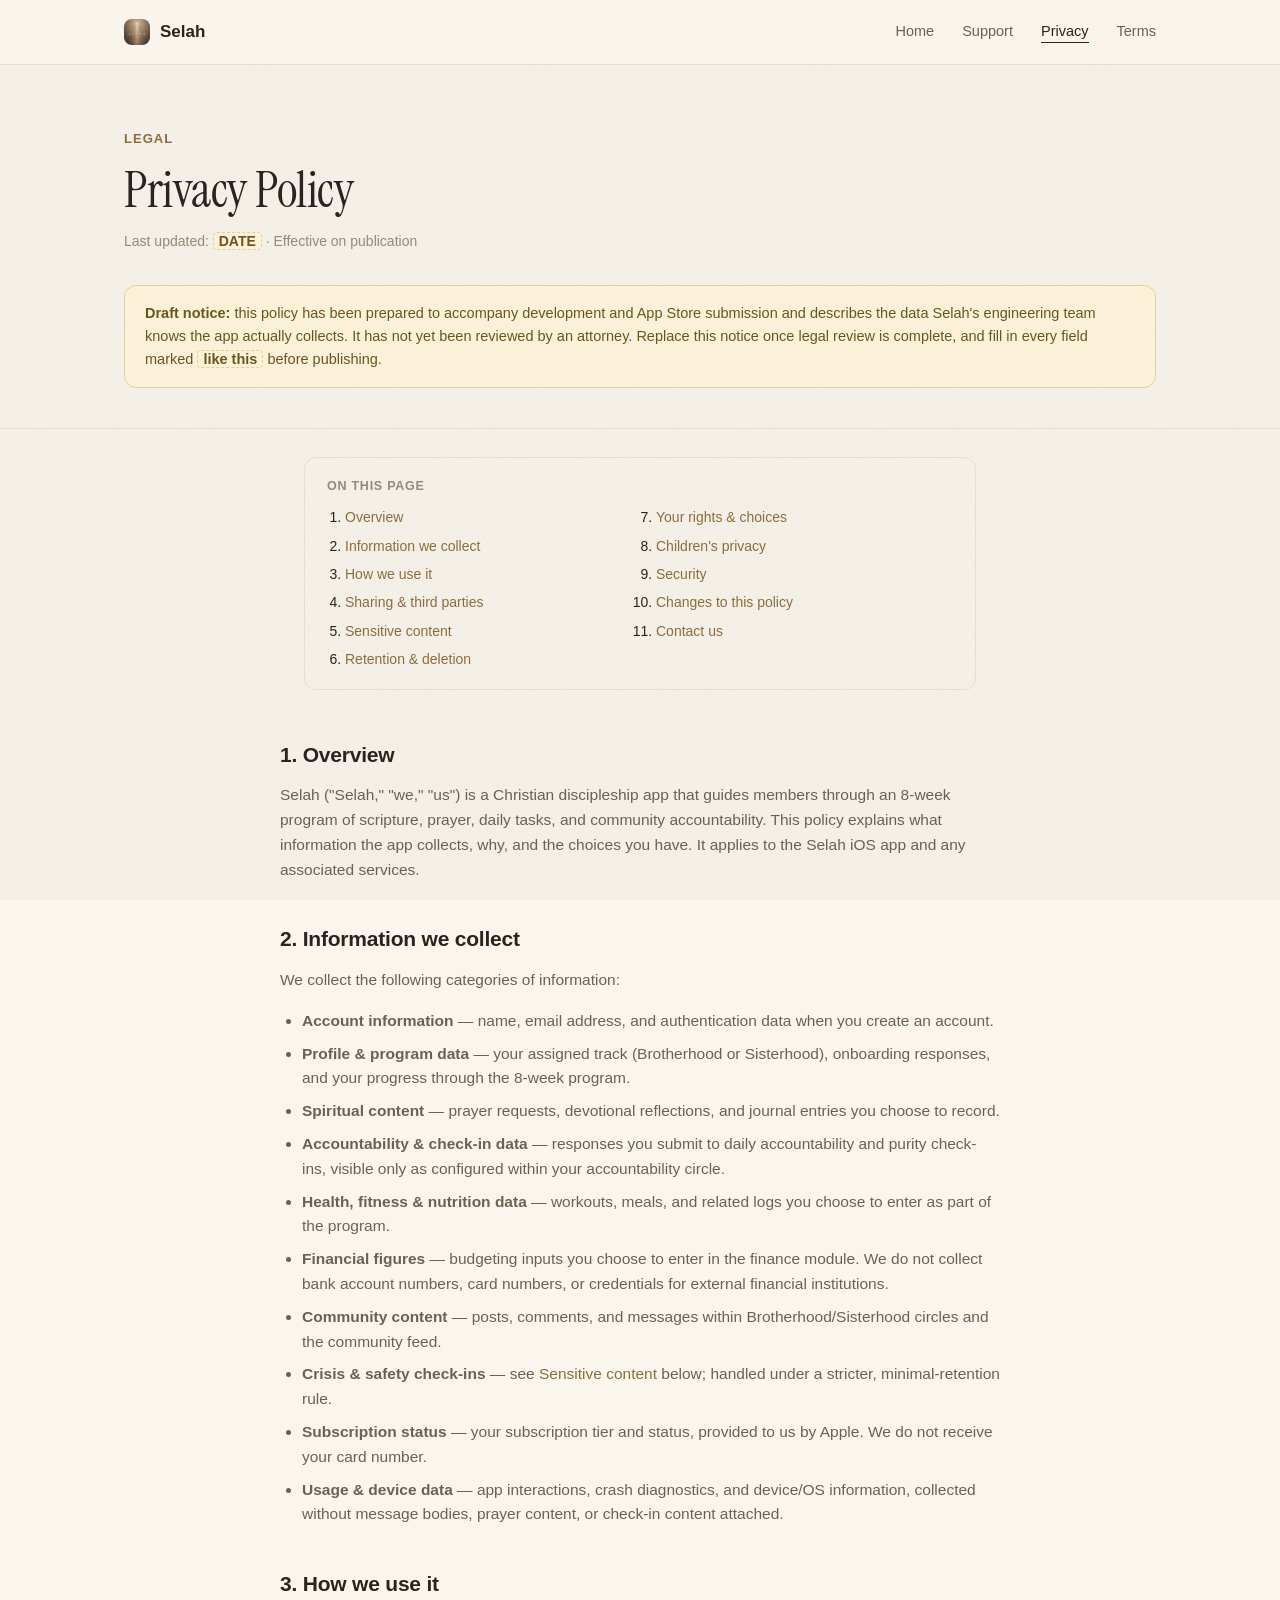
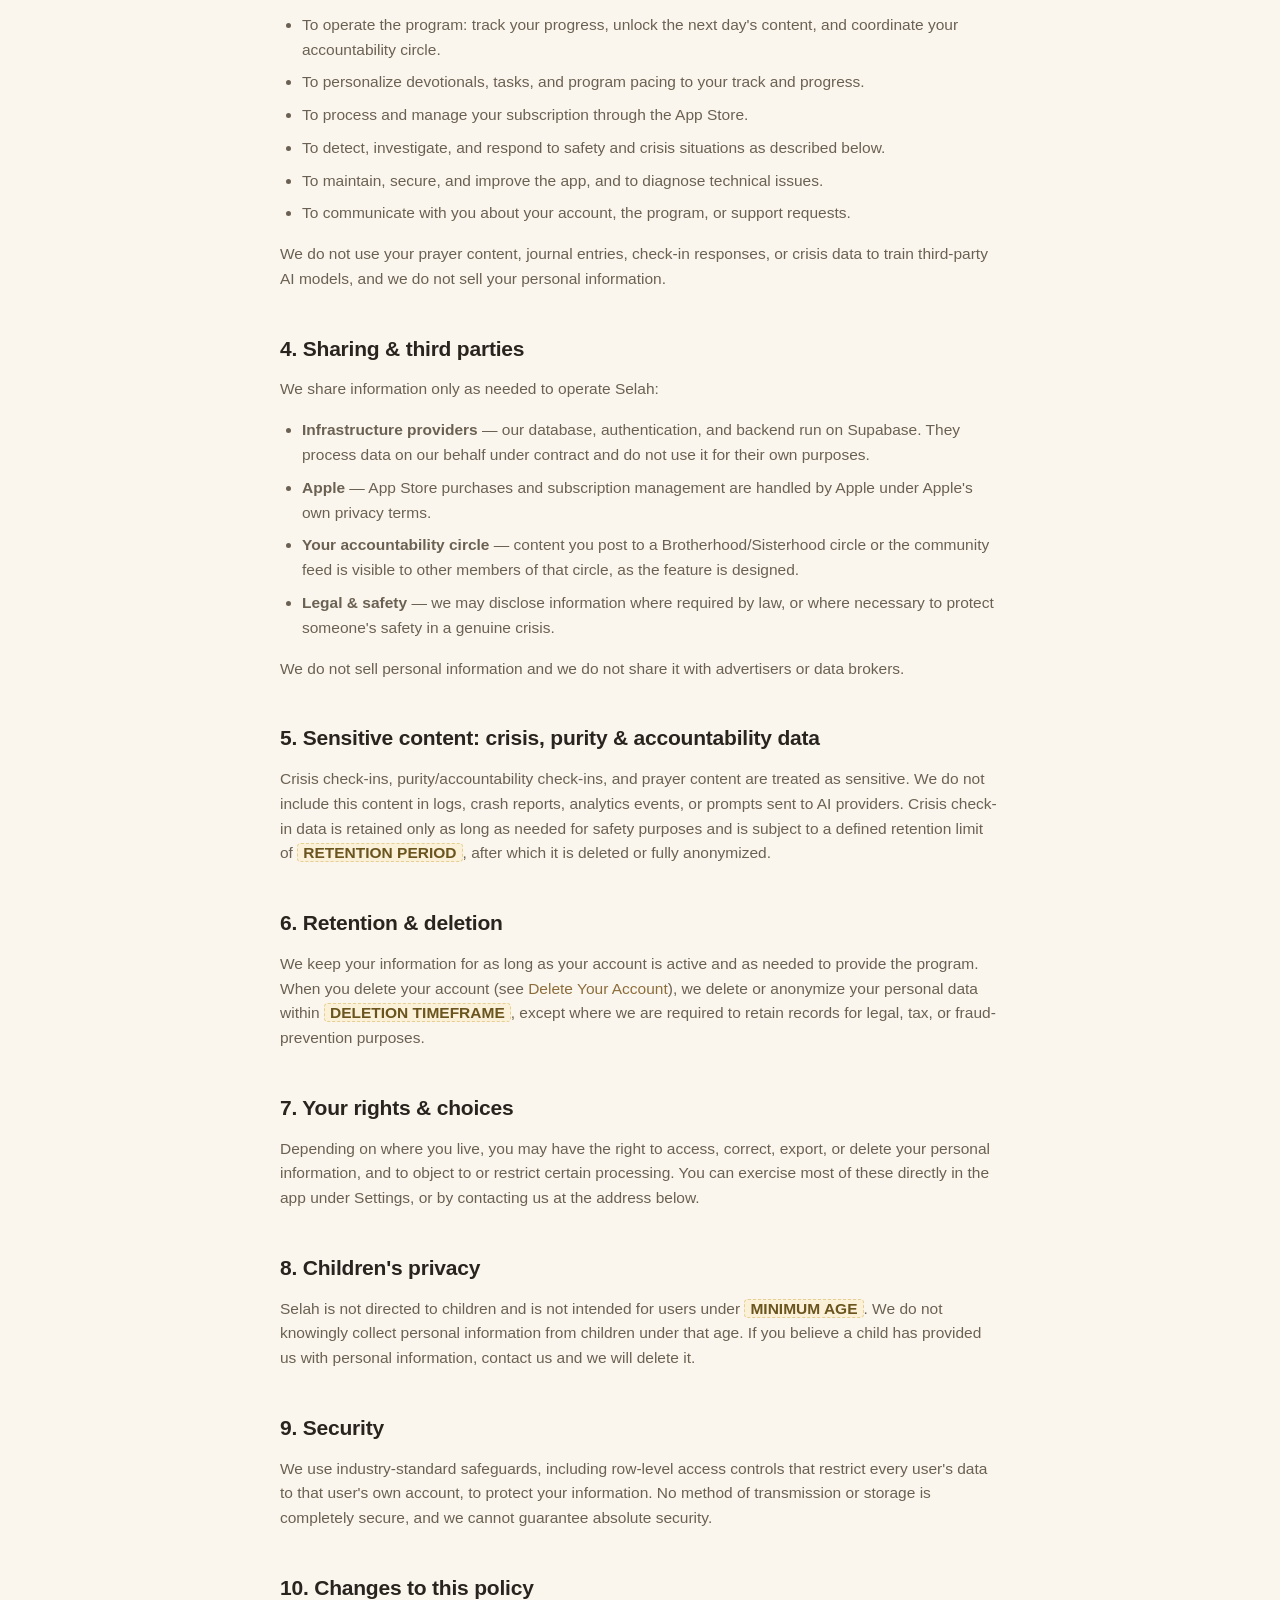
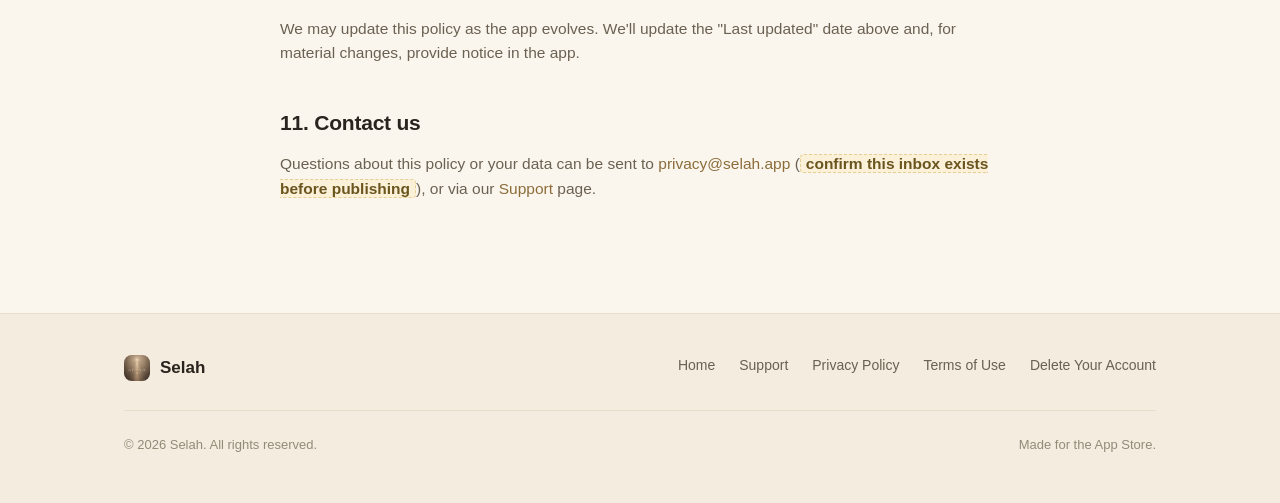
==== privacy.html @ 83e859f2 "feat: launch Selah marketing site with legal pages and app icon Static HTML/CSS site to get Apple's " ====
<!doctype html>
<html lang="en">
<head>
  <meta charset="utf-8">
  <meta name="viewport" content="width=device-width, initial-scale=1">
  <title>Privacy Policy — Selah</title>
  <meta name="description" content="How Selah collects, uses, and protects your information.">
  <link rel="icon" href="assets/selah-mark-64.png" sizes="64x64" type="image/png">
  <link rel="icon" href="assets/selah-mark-32.png" sizes="32x32" type="image/png">
  <link rel="apple-touch-icon" href="assets/selah-mark-180.png">
  <link rel="preconnect" href="https://fonts.googleapis.com">
  <link rel="preconnect" href="https://fonts.gstatic.com" crossorigin>
  <link href="https://fonts.googleapis.com/css2?family=Instrument+Serif:ital@0;1&display=swap" rel="stylesheet">
  <link rel="stylesheet" href="styles.css">
</head>
<body>

  <nav class="site-nav">
    <div class="container">
      <a class="brand" href="index.html">
        <img class="orb-mark" src="assets/selah-mark-64.png" alt="" width="26" height="26">
        Selah
      </a>
      <ul class="nav-links">
        <li><a href="index.html">Home</a></li>
        <li><a href="support.html">Support</a></li>
        <li><a href="privacy.html" aria-current="page">Privacy</a></li>
        <li><a href="terms.html">Terms</a></li>
      </ul>
    </div>
  </nav>

  <header class="doc-header">
    <div class="container">
      <span class="kicker">Legal</span>
      <h1>Privacy Policy</h1>
      <p class="updated">Last updated: <span class="tbd">DATE</span> · Effective on publication</p>
      <div class="doc-notice">
        <strong>Draft notice:</strong> this policy has been prepared to accompany development
        and App Store submission and describes the data Selah's engineering team knows the
        app actually collects. It has not yet been reviewed by an attorney. Replace this
        notice once legal review is complete, and fill in every field marked
        <span class="tbd">like this</span> before publishing.
      </div>
    </div>
  </header>

  <div class="doc-toc">
    <div class="container">
      <nav aria-label="Table of contents">
        <p class="label">On this page</p>
        <ol>
          <li><a href="#overview">Overview</a></li>
          <li><a href="#collect">Information we collect</a></li>
          <li><a href="#use">How we use it</a></li>
          <li><a href="#sharing">Sharing &amp; third parties</a></li>
          <li><a href="#sensitive">Sensitive content</a></li>
          <li><a href="#retention">Retention &amp; deletion</a></li>
          <li><a href="#rights">Your rights &amp; choices</a></li>
          <li><a href="#children">Children's privacy</a></li>
          <li><a href="#security">Security</a></li>
          <li><a href="#changes">Changes to this policy</a></li>
          <li><a href="#contact">Contact us</a></li>
        </ol>
      </nav>
    </div>
  </div>

  <main class="container">
    <div class="doc-body">

      <h2 id="overview">1. Overview</h2>
      <p>
        Selah ("Selah," "we," "us") is a Christian discipleship app that guides members
        through an 8-week program of scripture, prayer, daily tasks, and community
        accountability. This policy explains what information the app collects, why, and
        the choices you have. It applies to the Selah iOS app and any associated services.
      </p>

      <h2 id="collect">2. Information we collect</h2>
      <p>We collect the following categories of information:</p>
      <ul>
        <li><strong>Account information</strong> — name, email address, and authentication data when you create an account.</li>
        <li><strong>Profile &amp; program data</strong> — your assigned track (Brotherhood or Sisterhood), onboarding responses, and your progress through the 8-week program.</li>
        <li><strong>Spiritual content</strong> — prayer requests, devotional reflections, and journal entries you choose to record.</li>
        <li><strong>Accountability &amp; check-in data</strong> — responses you submit to daily accountability and purity check-ins, visible only as configured within your accountability circle.</li>
        <li><strong>Health, fitness &amp; nutrition data</strong> — workouts, meals, and related logs you choose to enter as part of the program.</li>
        <li><strong>Financial figures</strong> — budgeting inputs you choose to enter in the finance module. We do not collect bank account numbers, card numbers, or credentials for external financial institutions.</li>
        <li><strong>Community content</strong> — posts, comments, and messages within Brotherhood/Sisterhood circles and the community feed.</li>
        <li><strong>Crisis &amp; safety check-ins</strong> — see <a href="#sensitive">Sensitive content</a> below; handled under a stricter, minimal-retention rule.</li>
        <li><strong>Subscription status</strong> — your subscription tier and status, provided to us by Apple. We do not receive your card number.</li>
        <li><strong>Usage &amp; device data</strong> — app interactions, crash diagnostics, and device/OS information, collected without message bodies, prayer content, or check-in content attached.</li>
      </ul>

      <h2 id="use">3. How we use it</h2>
      <ul>
        <li>To operate the program: track your progress, unlock the next day's content, and coordinate your accountability circle.</li>
        <li>To personalize devotionals, tasks, and program pacing to your track and progress.</li>
        <li>To process and manage your subscription through the App Store.</li>
        <li>To detect, investigate, and respond to safety and crisis situations as described below.</li>
        <li>To maintain, secure, and improve the app, and to diagnose technical issues.</li>
        <li>To communicate with you about your account, the program, or support requests.</li>
      </ul>
      <p>We do not use your prayer content, journal entries, check-in responses, or crisis
      data to train third-party AI models, and we do not sell your personal information.</p>

      <h2 id="sharing">4. Sharing &amp; third parties</h2>
      <p>We share information only as needed to operate Selah:</p>
      <ul>
        <li><strong>Infrastructure providers</strong> — our database, authentication, and backend run on Supabase. They process data on our behalf under contract and do not use it for their own purposes.</li>
        <li><strong>Apple</strong> — App Store purchases and subscription management are handled by Apple under Apple's own privacy terms.</li>
        <li><strong>Your accountability circle</strong> — content you post to a Brotherhood/Sisterhood circle or the community feed is visible to other members of that circle, as the feature is designed.</li>
        <li><strong>Legal &amp; safety</strong> — we may disclose information where required by law, or where necessary to protect someone's safety in a genuine crisis.</li>
      </ul>
      <p>We do not sell personal information and we do not share it with advertisers or data brokers.</p>

      <h2 id="sensitive">5. Sensitive content: crisis, purity &amp; accountability data</h2>
      <p>
        Crisis check-ins, purity/accountability check-ins, and prayer content are treated as
        sensitive. We do not include this content in logs, crash reports, analytics events,
        or prompts sent to AI providers. Crisis check-in data is retained only as long as
        needed for safety purposes and is subject to a defined retention limit of
        <span class="tbd">RETENTION PERIOD</span>, after which it is deleted or fully anonymized.
      </p>

      <h2 id="retention">6. Retention &amp; deletion</h2>
      <p>
        We keep your information for as long as your account is active and as needed to
        provide the program. When you delete your account (see
        <a href="delete-account.html">Delete Your Account</a>), we delete or anonymize your
        personal data within <span class="tbd">DELETION TIMEFRAME</span>, except where we
        are required to retain records for legal, tax, or fraud-prevention purposes.
      </p>

      <h2 id="rights">7. Your rights &amp; choices</h2>
      <p>Depending on where you live, you may have the right to access, correct, export, or
      delete your personal information, and to object to or restrict certain processing. You
      can exercise most of these directly in the app under Settings, or by contacting us at
      the address below.</p>

      <h2 id="children">8. Children's privacy</h2>
      <p>
        Selah is not directed to children and is not intended for users under
        <span class="tbd">MINIMUM AGE</span>. We do not knowingly collect personal
        information from children under that age. If you believe a child has provided us
        with personal information, contact us and we will delete it.
      </p>

      <h2 id="security">9. Security</h2>
      <p>
        We use industry-standard safeguards, including row-level access controls that
        restrict every user's data to that user's own account, to protect your information.
        No method of transmission or storage is completely secure, and we cannot guarantee
        absolute security.
      </p>

      <h2 id="changes">10. Changes to this policy</h2>
      <p>
        We may update this policy as the app evolves. We'll update the "Last updated" date
        above and, for material changes, provide notice in the app.
      </p>

      <h2 id="contact">11. Contact us</h2>
      <p>
        Questions about this policy or your data can be sent to
        <a href="mailto:privacy@selah.app">privacy@selah.app</a>
        (<span class="tbd">confirm this inbox exists before publishing</span>), or via our
        <a href="support.html">Support</a> page.
      </p>

    </div>
  </main>

  <footer class="site-footer">
    <div class="container">
      <div class="footer-grid">
        <a class="brand" href="index.html">
          <img class="orb-mark" src="assets/selah-mark-64.png" alt="" width="26" height="26">
          Selah
        </a>
        <ul class="footer-links">
          <li><a href="index.html">Home</a></li>
          <li><a href="support.html">Support</a></li>
          <li><a href="privacy.html">Privacy Policy</a></li>
          <li><a href="terms.html">Terms of Use</a></li>
          <li><a href="delete-account.html">Delete Your Account</a></li>
        </ul>
      </div>
      <div class="footer-fine">
        <span>&copy; 2026 Selah. All rights reserved.</span>
        <span>Made for the App Store.</span>
      </div>
    </div>
  </footer>

  <script src="motion.js" defer></script>
</body>
</html>
---- styles.css ----
/* Selah marketing site — shared styles
   Palette: creme / white paper, warm ink text, quiet gold accent. Light-only by design.
   Display type: Instrument Serif (headlines only). Body/UI stays system sans throughout. */

:root {
  color-scheme: light;

  --bg: #faf6ee;
  --bg-soft: #f3ecdf;
  --surface: #ffffff;
  --surface-border: #e7ddc9;

  --ink: #29241e;
  --ink-soft: #6b6152;
  --ink-faint: #948a78;

  --gold: #b6924f;
  --gold-deep: #8c6d3a;
  --gold-tint: #f1e6cd;

  --notice-bg: #fbf1d9;
  --notice-border: #e6cf94;
  --notice-text: #6b551f;

  --serif: "Instrument Serif", "Iowan Old Style", "Palatino Linotype", Georgia, serif;
  --sans: -apple-system, BlinkMacSystemFont, "SF Pro Text", "Helvetica Neue", Arial, sans-serif;

  --radius-lg: 18px;
  --radius-md: 12px;
  --radius-sm: 8px;
  --radius-btn: 10px;

  --container: 1080px;
}

* {
  box-sizing: border-box;
}

html {
  -webkit-text-size-adjust: 100%;
}

body {
  margin: 0;
  background-color: var(--bg);
  background-image: url("data:image/svg+xml,%3Csvg xmlns='http://www.w3.org/2000/svg' width='140' height='140'%3E%3Cfilter id='n'%3E%3CfeTurbulence type='fractalNoise' baseFrequency='0.85' numOctaves='2' stitchTiles='stitch'/%3E%3CfeColorMatrix type='matrix' values='0 0 0 0 0 0 0 0 0 0 0 0 0 0 0 0 0 0 0.05 0'/%3E%3C/filter%3E%3Crect width='100%25' height='100%25' filter='url(%23n)'/%3E%3C/svg%3E");
  background-blend-mode: multiply;
  background-attachment: fixed;
  color: var(--ink);
  font-family: var(--sans);
  font-size: 16px;
  line-height: 1.6;
  -webkit-font-smoothing: antialiased;
}

img {
  max-width: 100%;
}

a {
  color: var(--gold-deep);
  text-decoration: none;
}

a:hover {
  text-decoration: underline;
}

.container {
  max-width: var(--container);
  margin: 0 auto;
  padding: 0 24px;
}

/* ---------- Nav ---------- */

.site-nav {
  position: sticky;
  top: 0;
  z-index: 20;
  background: rgba(250, 246, 238, 0.82);
  backdrop-filter: saturate(180%) blur(14px);
  -webkit-backdrop-filter: saturate(180%) blur(14px);
  border-bottom: 1px solid var(--surface-border);
}

.site-nav .container {
  display: flex;
  align-items: center;
  justify-content: space-between;
  flex-wrap: wrap;
  gap: 8px 20px;
  min-height: 64px;
  padding-top: 10px;
  padding-bottom: 10px;
}

.brand {
  display: flex;
  align-items: center;
  gap: 10px;
  font-weight: 600;
  font-size: 17px;
  color: var(--ink);
}

.brand:hover {
  text-decoration: none;
}

.orb-mark {
  width: 26px;
  height: 26px;
  border-radius: 30%;
  flex: none;
  display: block;
  object-fit: cover;
}

.nav-links {
  display: flex;
  align-items: center;
  gap: 28px;
  list-style: none;
  margin: 0;
  padding: 0;
  font-size: 14.5px;
}

.nav-links a {
  color: var(--ink-soft);
  position: relative;
}

.nav-links a::after {
  content: "";
  position: absolute;
  left: 0;
  right: 100%;
  bottom: -4px;
  height: 1px;
  background: var(--ink);
  transition: right 0.2s ease;
}

.nav-links a:hover,
.nav-links a[aria-current="page"] {
  color: var(--ink);
  text-decoration: none;
}

.nav-links a:hover::after,
.nav-links a[aria-current="page"]::after {
  right: 0;
}

@media (max-width: 480px) {
  .nav-links {
    gap: 16px;
    font-size: 13.5px;
    width: 100%;
    justify-content: flex-start;
  }
}

/* ---------- Hero ---------- */

.hero {
  position: relative;
  padding: 108px 0 80px;
  text-align: center;
  overflow: hidden;
}

.hero::before {
  content: "";
  position: absolute;
  top: -260px;
  left: 50%;
  transform: translateX(-50%);
  width: 760px;
  height: 760px;
  border-radius: 50%;
  background: radial-gradient(circle, rgba(182, 146, 79, 0.18) 0%, rgba(182, 146, 79, 0) 68%);
  pointer-events: none;
  z-index: 0;
}

.hero .container {
  position: relative;
  z-index: 1;
}

.hero-mark {
  width: 64px;
  height: 64px;
  border-radius: 30%;
  display: block;
  margin: 0 auto 28px;
  box-shadow: 0 10px 26px -12px rgba(87, 66, 34, 0.45);
}

.status-line {
  display: inline-flex;
  align-items: center;
  gap: 9px;
  font-size: 13px;
  font-weight: 600;
  letter-spacing: 0.06em;
  text-transform: uppercase;
  color: var(--gold-deep);
  margin: 0 0 28px;
}

.status-dot {
  width: 6px;
  height: 6px;
  border-radius: 50%;
  background: var(--gold);
  box-shadow: 0 0 0 3px var(--gold-tint);
}

h1 {
  font-family: var(--serif);
  font-weight: 400;
  font-size: clamp(44px, 7vw, 72px);
  line-height: 1.05;
  letter-spacing: -0.01em;
  margin: 0 0 22px;
}

h1 em {
  font-style: italic;
  color: var(--gold-deep);
}

.hero p.lede {
  max-width: 520px;
  margin: 0 auto;
  font-size: 18.5px;
  color: var(--ink-soft);
}

.hero-actions {
  margin-top: 38px;
  display: flex;
  gap: 22px;
  justify-content: center;
  align-items: center;
  flex-wrap: wrap;
}

.btn {
  display: inline-flex;
  align-items: center;
  gap: 8px;
  padding: 14px 26px;
  border-radius: var(--radius-btn);
  font-size: 15px;
  font-weight: 600;
  border: 1px solid transparent;
  cursor: pointer;
  transition: transform 0.2s ease, background 0.2s ease, box-shadow 0.2s ease;
}

.btn:hover {
  text-decoration: none;
  transform: translateY(-1px);
}

.btn-primary {
  background: var(--ink);
  color: #fdfaf3;
  box-shadow: 0 1px 2px rgba(41, 36, 30, 0.15);
}

.btn-primary:hover {
  background: #423b30;
  box-shadow: 0 6px 18px -6px rgba(41, 36, 30, 0.4);
}

.link-arrow {
  display: inline-flex;
  align-items: center;
  gap: 6px;
  font-weight: 600;
  font-size: 15px;
  color: var(--ink);
  padding: 14px 2px;
}

.link-arrow span {
  display: inline-block;
  transition: transform 0.25s ease;
}

.link-arrow:hover {
  color: var(--gold-deep);
  text-decoration: none;
}

.link-arrow:hover span {
  transform: translateX(4px);
}

/* ---------- Sections ---------- */

section {
  padding: 64px 0;
}

.section-head {
  max-width: 620px;
  margin: 0 auto 48px;
  text-align: center;
}

.section-head .kicker {
  display: block;
  font-size: 13px;
  font-weight: 700;
  letter-spacing: 0.08em;
  text-transform: uppercase;
  color: var(--gold-deep);
  margin-bottom: 12px;
}

.section-head h2 {
  font-family: var(--serif);
  font-weight: 400;
  font-size: clamp(30px, 4.4vw, 42px);
  letter-spacing: -0.005em;
  margin: 0 0 14px;
  line-height: 1.15;
}

.section-head p {
  color: var(--ink-soft);
  font-size: 17px;
  margin: 0;
}

/* ---------- Feature list (editorial, replaces card grid) ---------- */

.feature-list {
  list-style: none;
  margin: 0 auto;
  padding: 0;
  max-width: 760px;
  border-top: 1px solid var(--surface-border);
}

.feature-list li {
  display: flex;
  align-items: flex-start;
  gap: 22px;
  padding: 30px 0;
  border-bottom: 1px solid var(--surface-border);
}

.feature-num {
  flex: none;
  width: 30px;
  padding-top: 6px;
  font-family: var(--serif);
  font-size: 20px;
  color: var(--ink-faint);
}

.feature-icon {
  flex: none;
  width: 42px;
  height: 42px;
  border-radius: 50%;
  background: var(--gold-tint);
  color: var(--gold-deep);
  display: flex;
  align-items: center;
  justify-content: center;
  transition: background 0.25s ease, color 0.25s ease;
}

.feature-icon svg {
  width: 19px;
  height: 19px;
}

.feature-list li:hover .feature-icon {
  background: var(--gold);
  color: #fff;
}

.feature-copy h3 {
  margin: 2px 0 6px;
  font-size: 16.5px;
  font-weight: 600;
  letter-spacing: -0.005em;
}

.feature-copy p {
  margin: 0;
  color: var(--ink-soft);
  font-size: 14.5px;
  max-width: 480px;
}

.band {
  background: var(--surface);
  border-top: 1px solid var(--surface-border);
  border-bottom: 1px solid var(--surface-border);
}

.two-col {
  display: grid;
  grid-template-columns: 1fr 1fr;
  gap: 56px;
  align-items: center;
}

.two-col .eyebrow-label {
  display: block;
  font-size: 13px;
  font-weight: 700;
  letter-spacing: 0.08em;
  text-transform: uppercase;
  color: var(--gold-deep);
  margin-bottom: 16px;
}

.two-col h2 {
  font-family: var(--serif);
  font-weight: 400;
  font-size: clamp(28px, 3.6vw, 38px);
  letter-spacing: -0.005em;
  line-height: 1.15;
  margin: 0 0 16px;
}

.two-col p {
  color: var(--ink-soft);
  font-size: 16px;
}

.pillar-list {
  list-style: none;
  margin: 0;
  padding: 0;
  display: grid;
  gap: 0;
}

.pillar-list li {
  display: flex;
  gap: 18px;
  align-items: flex-start;
  padding: 18px 0;
  border-top: 1px solid var(--surface-border);
}

.pillar-list li:first-child {
  border-top: none;
  padding-top: 0;
}

.pillar-index {
  flex: none;
  width: 26px;
  padding-top: 1px;
  font-family: var(--serif);
  font-size: 17px;
  color: var(--ink-faint);
}

.pillar-list strong {
  display: block;
  font-size: 15.5px;
  margin-bottom: 3px;
}

.pillar-list span.desc {
  color: var(--ink-soft);
  font-size: 14.5px;
}

/* ---------- CTA ---------- */

.cta {
  position: relative;
  text-align: center;
  padding: 88px 0;
  overflow: hidden;
}

.cta::before {
  content: "";
  position: absolute;
  bottom: -300px;
  left: 50%;
  transform: translateX(-50%);
  width: 700px;
  height: 700px;
  border-radius: 50%;
  background: radial-gradient(circle, rgba(182, 146, 79, 0.14) 0%, rgba(182, 146, 79, 0) 68%);
  pointer-events: none;
}

.cta .container {
  position: relative;
}

.cta h2 {
  font-family: var(--serif);
  font-weight: 400;
  font-size: clamp(30px, 4.4vw, 40px);
  margin: 0 0 14px;
  letter-spacing: -0.005em;
}

.cta p {
  color: var(--ink-soft);
  margin: 0 0 30px;
}

/* ---------- Footer ---------- */

.site-footer {
  border-top: 1px solid var(--surface-border);
  padding: 40px 0 48px;
  background: var(--bg-soft);
}

.footer-grid {
  display: flex;
  justify-content: space-between;
  align-items: flex-start;
  flex-wrap: wrap;
  gap: 24px;
}

.footer-links {
  display: flex;
  gap: 24px;
  flex-wrap: wrap;
  list-style: none;
  margin: 0;
  padding: 0;
  font-size: 14px;
}

.footer-links a {
  color: var(--ink-soft);
}

.footer-fine {
  margin-top: 28px;
  padding-top: 24px;
  border-top: 1px solid var(--surface-border);
  font-size: 13px;
  color: var(--ink-faint);
  display: flex;
  justify-content: space-between;
  flex-wrap: wrap;
  gap: 10px;
}

/* ---------- Legal / doc pages ---------- */

.doc-header {
  padding: 64px 0 32px;
  border-bottom: 1px solid var(--surface-border);
}

.doc-header .kicker {
  display: block;
  font-size: 13px;
  font-weight: 700;
  letter-spacing: 0.08em;
  text-transform: uppercase;
  color: var(--gold-deep);
  margin-bottom: 14px;
}

.doc-header h1 {
  font-size: clamp(34px, 5.4vw, 50px);
  margin: 0 0 14px;
}

.doc-header .updated {
  color: var(--ink-faint);
  font-size: 14px;
}

.doc-notice {
  margin: 32px 0 8px;
  padding: 16px 20px;
  border-radius: var(--radius-md);
  background: var(--notice-bg);
  border: 1px solid var(--notice-border);
  color: var(--notice-text);
  font-size: 14.5px;
}

.doc-notice strong {
  color: var(--notice-text);
}

.doc-body {
  max-width: 720px;
  margin: 0 auto;
  padding: 48px 0 96px;
}

.doc-body h2 {
  font-size: 21px;
  margin: 40px 0 12px;
  letter-spacing: -0.01em;
}

.doc-body h2:first-child {
  margin-top: 0;
}

.doc-body p {
  color: var(--ink-soft);
  margin: 0 0 16px;
  font-size: 15.5px;
}

.doc-body ul,
.doc-body ol {
  color: var(--ink-soft);
  font-size: 15.5px;
  padding-left: 22px;
  margin: 0 0 16px;
}

.doc-body li {
  margin-bottom: 8px;
}

.doc-body a {
  color: var(--gold-deep);
}

.doc-toc {
  max-width: 720px;
  margin: 0 auto;
  padding-top: 28px;
}

.doc-toc nav {
  border: 1px solid var(--surface-border);
  border-radius: var(--radius-md);
  padding: 18px 22px;
}

.doc-toc p.label {
  margin: 0 0 10px;
  font-size: 12.5px;
  font-weight: 700;
  letter-spacing: 0.06em;
  text-transform: uppercase;
  color: var(--ink-faint);
}

.doc-toc ol {
  margin: 0;
  padding-left: 18px;
  columns: 2;
  font-size: 14px;
}

.doc-toc li {
  margin-bottom: 6px;
  break-inside: avoid;
}

.steps {
  display: grid;
  gap: 0;
  margin: 0 0 16px;
  border-top: 1px solid var(--surface-border);
}

.step {
  display: flex;
  gap: 16px;
  padding: 20px 0;
  border-bottom: 1px solid var(--surface-border);
}

.step .num {
  flex: none;
  width: 26px;
  height: 26px;
  border-radius: 50%;
  background: var(--gold-tint);
  color: var(--gold-deep);
  font-weight: 700;
  font-size: 13px;
  display: flex;
  align-items: center;
  justify-content: center;
}

.step p {
  margin: 0;
  font-size: 15px;
  color: var(--ink);
}

.step p.sub {
  margin-top: 4px;
  color: var(--ink-soft);
  font-size: 14px;
}

.contact-card {
  border: 1px solid var(--surface-border);
  border-radius: var(--radius-md);
  padding: 22px 24px;
  margin-bottom: 14px;
}

.contact-card h3 {
  margin: 0 0 6px;
  font-size: 16px;
}

.contact-card p {
  margin: 0;
  color: var(--ink-soft);
  font-size: 14.5px;
}

.contact-card a.email {
  font-size: 15px;
  font-weight: 600;
  color: var(--gold-deep);
}

.tbd {
  background: var(--notice-bg);
  color: var(--notice-text);
  border: 1px dashed var(--notice-border);
  border-radius: 4px;
  padding: 0 5px;
  font-weight: 600;
  font-style: normal;
}

/* ---------- Scroll reveal (progressive enhancement — see motion.js) ---------- */

[data-reveal].reveal-init {
  opacity: 0;
  transform: translateY(16px);
  transition: opacity 0.7s ease, transform 0.7s ease;
}

[data-reveal].reveal-in {
  opacity: 1;
  transform: translateY(0);
}

@media (prefers-reduced-motion: reduce) {
  [data-reveal].reveal-init {
    transition: none;
    opacity: 1;
    transform: none;
  }
}

/* ---------- Responsive ---------- */

@media (max-width: 860px) {
  .two-col {
    grid-template-columns: 1fr;
    gap: 32px;
  }

  .doc-toc ol {
    columns: 1;
  }
}

@media (max-width: 560px) {
  body {
    background-attachment: scroll;
  }

  .hero {
    padding: 72px 0 52px;
  }

  .feature-list li {
    gap: 16px;
  }

  .feature-num {
    display: none;
  }

  .footer-grid {
    flex-direction: column;
  }

  .footer-fine {
    flex-direction: column;
  }
}
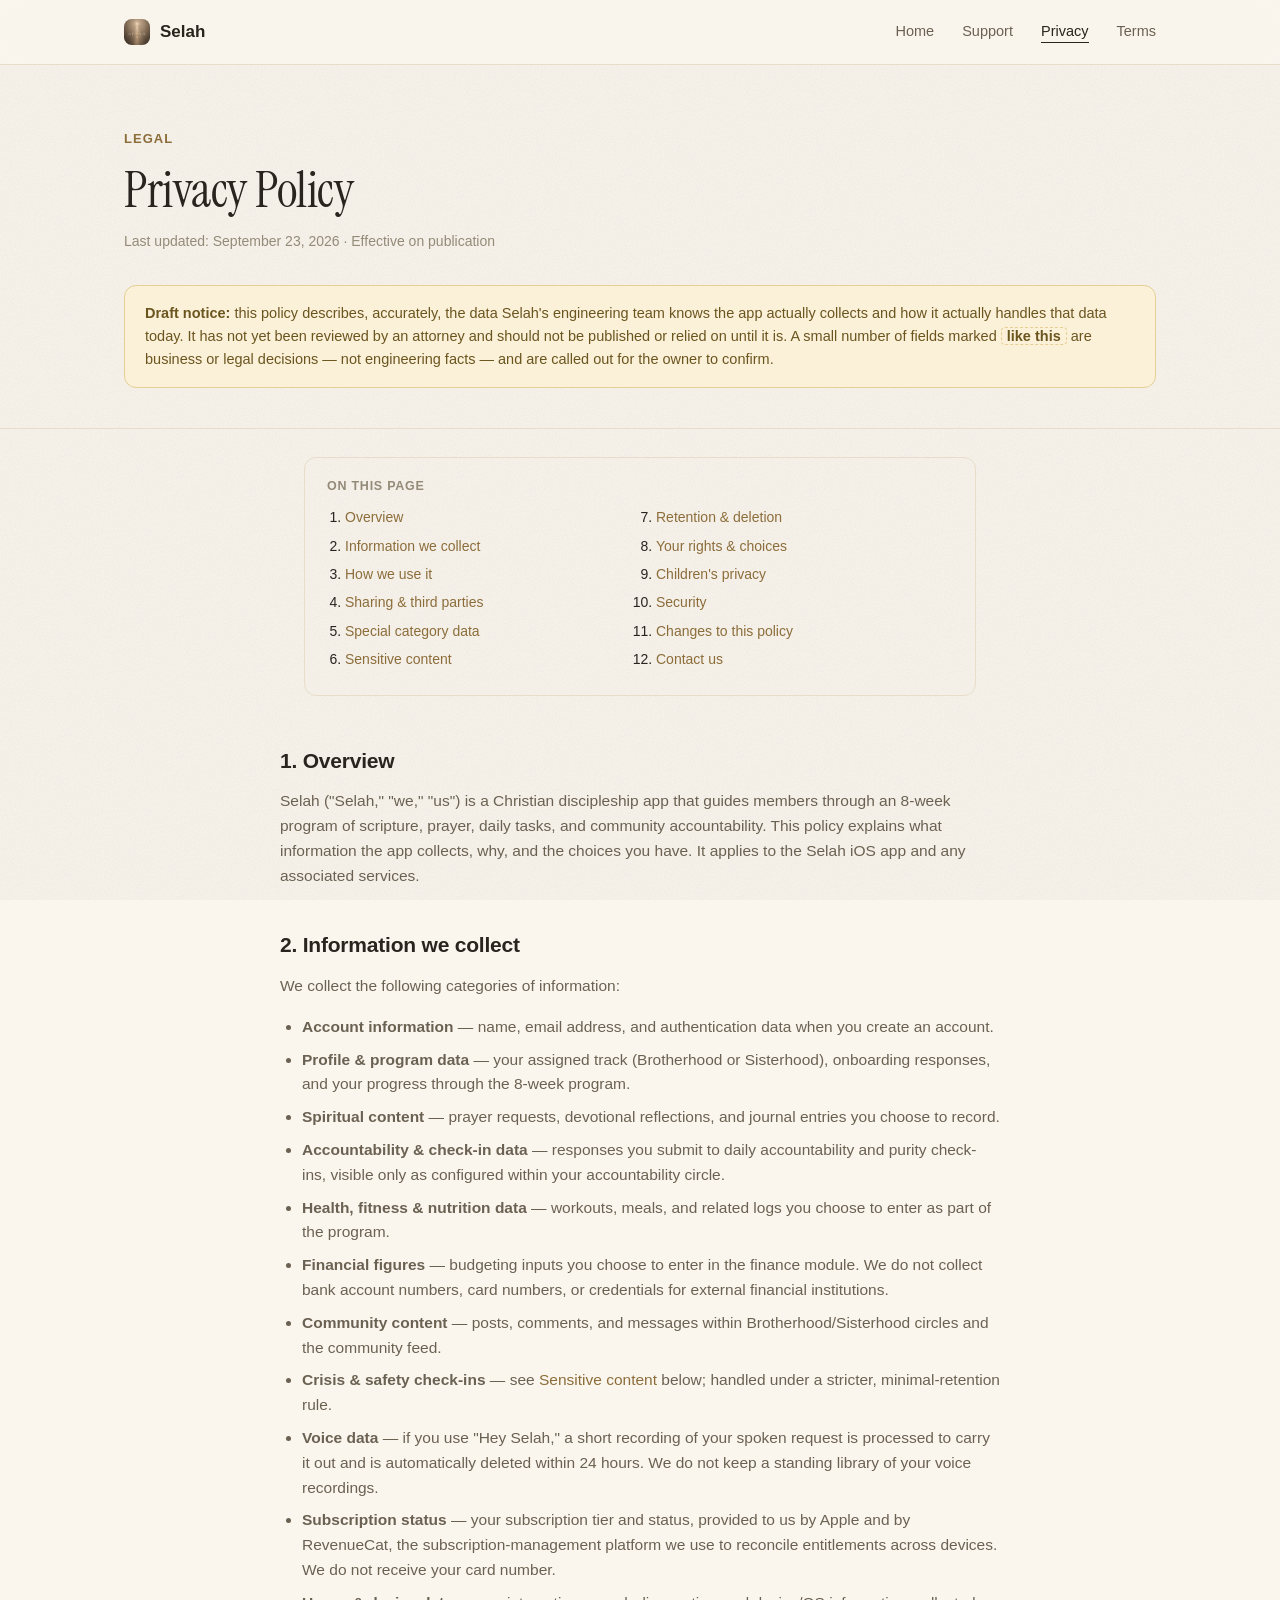
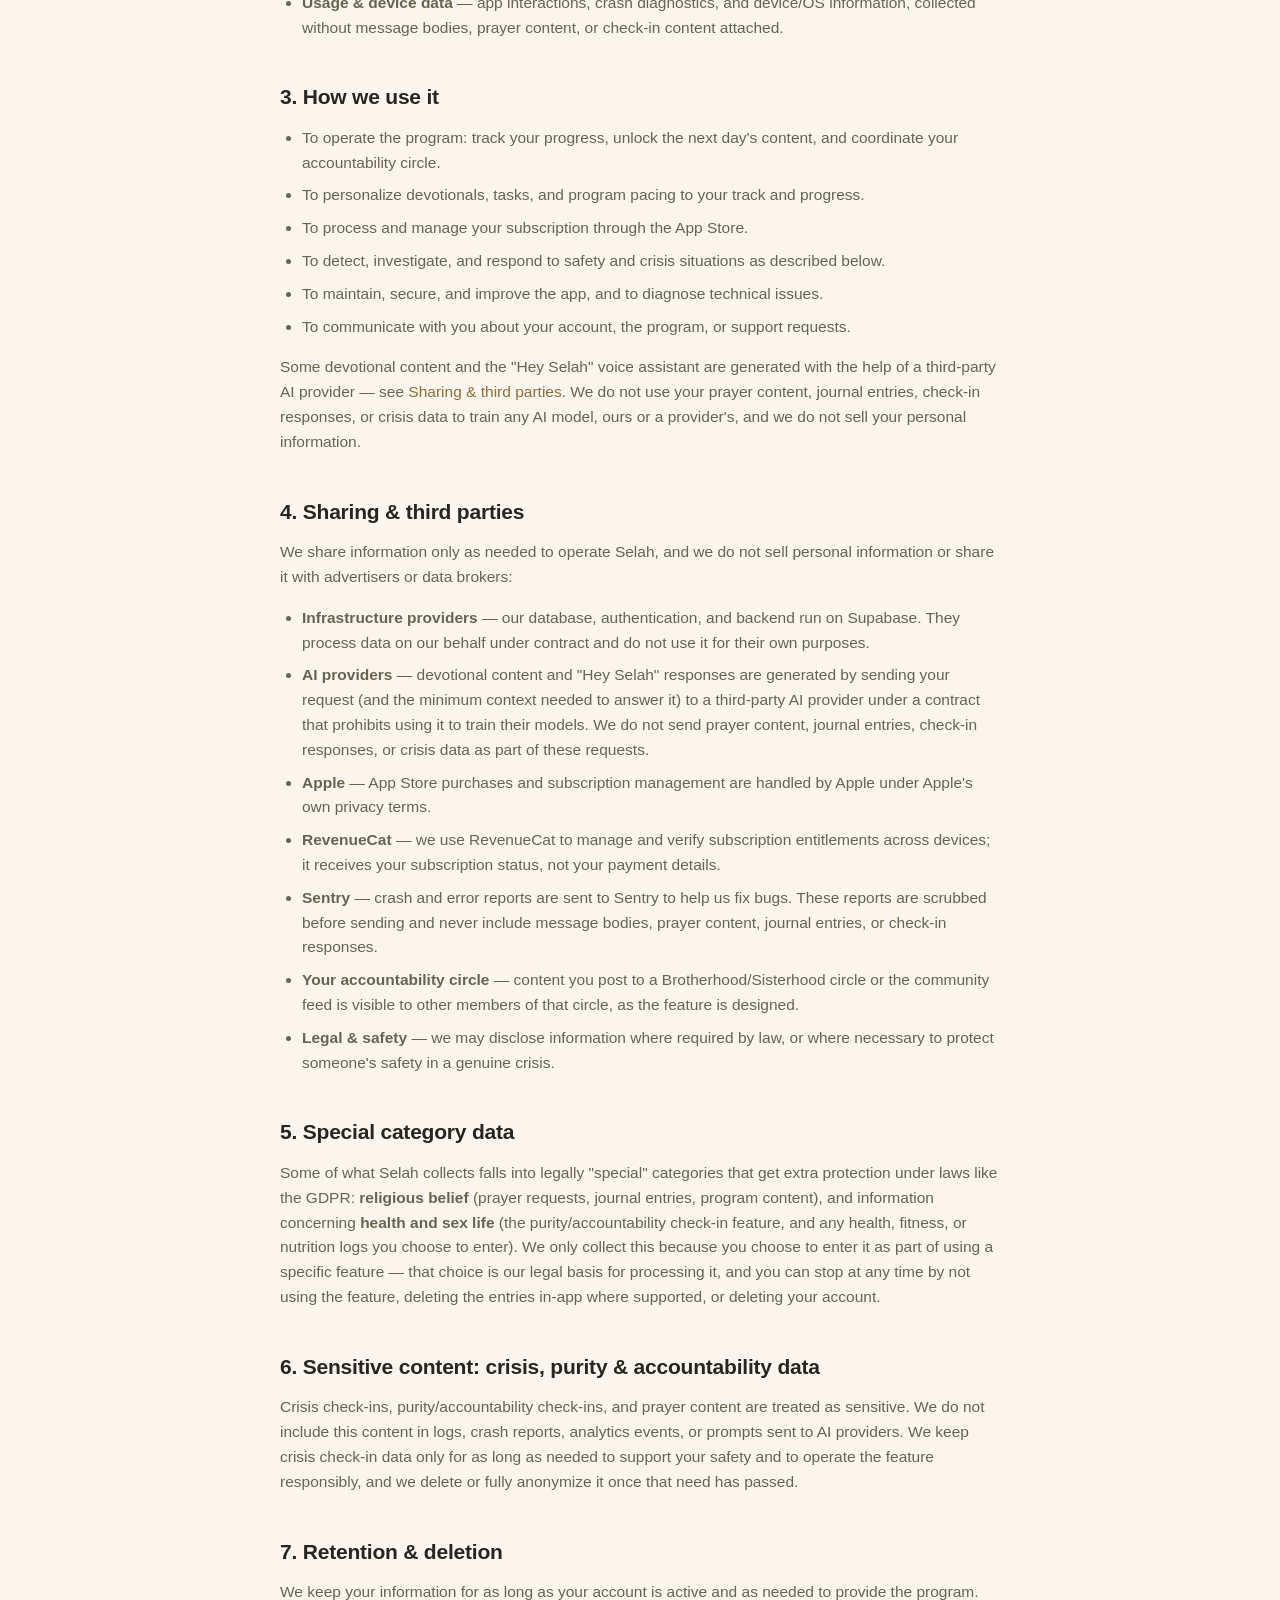
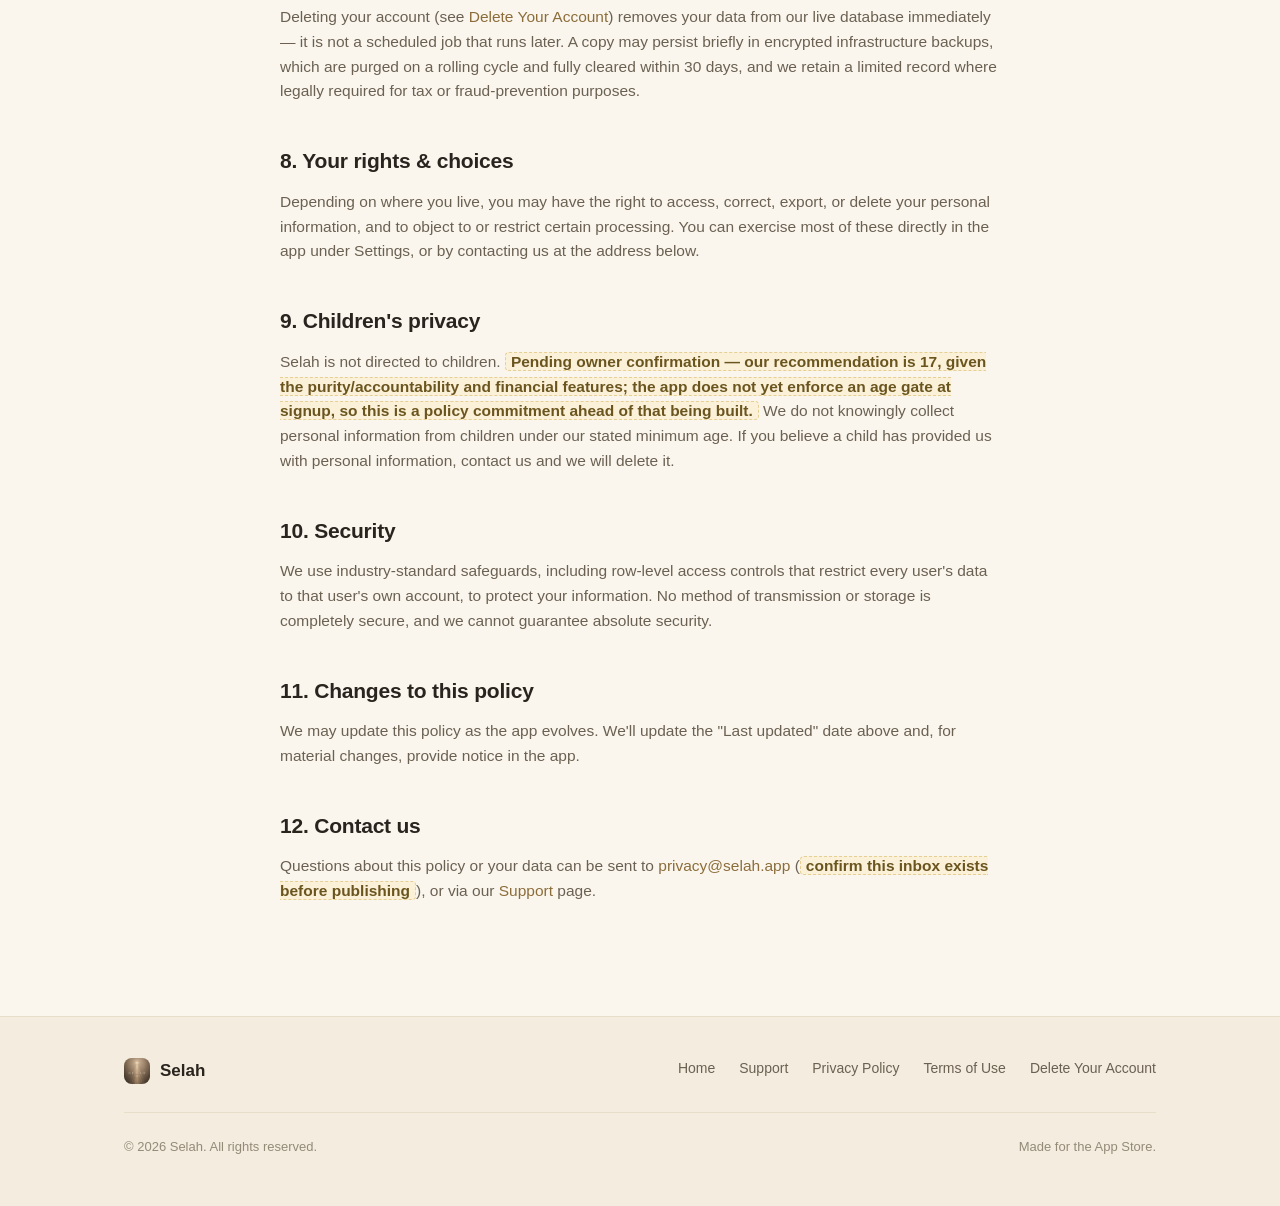
==== commit f0035e35: "docs: complete privacy policy and terms of use for launch review Fills in the legal pages with facts" ====
--- a/privacy.html
+++ b/privacy.html
@@ -34,13 +34,14 @@
     <div class="container">
       <span class="kicker">Legal</span>
       <h1>Privacy Policy</h1>
-      <p class="updated">Last updated: <span class="tbd">DATE</span> · Effective on publication</p>
+      <p class="updated">Last updated: September 23, 2026 · Effective on publication</p>
       <div class="doc-notice">
-        <strong>Draft notice:</strong> this policy has been prepared to accompany development
-        and App Store submission and describes the data Selah's engineering team knows the
-        app actually collects. It has not yet been reviewed by an attorney. Replace this
-        notice once legal review is complete, and fill in every field marked
-        <span class="tbd">like this</span> before publishing.
+        <strong>Draft notice:</strong> this policy describes, accurately, the data Selah's
+        engineering team knows the app actually collects and how it actually handles that
+        data today. It has not yet been reviewed by an attorney and should not be published
+        or relied on until it is. A small number of fields marked
+        <span class="tbd">like this</span> are business or legal decisions — not engineering
+        facts — and are called out for the owner to confirm.
       </div>
     </div>
   </header>
@@ -54,6 +55,7 @@
           <li><a href="#collect">Information we collect</a></li>
           <li><a href="#use">How we use it</a></li>
           <li><a href="#sharing">Sharing &amp; third parties</a></li>
+          <li><a href="#special">Special category data</a></li>
           <li><a href="#sensitive">Sensitive content</a></li>
           <li><a href="#retention">Retention &amp; deletion</a></li>
           <li><a href="#rights">Your rights &amp; choices</a></li>
@@ -88,7 +90,8 @@
         <li><strong>Financial figures</strong> — budgeting inputs you choose to enter in the finance module. We do not collect bank account numbers, card numbers, or credentials for external financial institutions.</li>
         <li><strong>Community content</strong> — posts, comments, and messages within Brotherhood/Sisterhood circles and the community feed.</li>
         <li><strong>Crisis &amp; safety check-ins</strong> — see <a href="#sensitive">Sensitive content</a> below; handled under a stricter, minimal-retention rule.</li>
-        <li><strong>Subscription status</strong> — your subscription tier and status, provided to us by Apple. We do not receive your card number.</li>
+        <li><strong>Voice data</strong> — if you use "Hey Selah," a short recording of your spoken request is processed to carry it out and is automatically deleted within 24 hours. We do not keep a standing library of your voice recordings.</li>
+        <li><strong>Subscription status</strong> — your subscription tier and status, provided to us by Apple and by RevenueCat, the subscription-management platform we use to reconcile entitlements across devices. We do not receive your card number.</li>
         <li><strong>Usage &amp; device data</strong> — app interactions, crash diagnostics, and device/OS information, collected without message bodies, prayer content, or check-in content attached.</li>
       </ul>
 
@@ -101,52 +104,74 @@
         <li>To maintain, secure, and improve the app, and to diagnose technical issues.</li>
         <li>To communicate with you about your account, the program, or support requests.</li>
       </ul>
-      <p>We do not use your prayer content, journal entries, check-in responses, or crisis
-      data to train third-party AI models, and we do not sell your personal information.</p>
+      <p>Some devotional content and the "Hey Selah" voice assistant are generated with the
+      help of a third-party AI provider — see <a href="#sharing">Sharing &amp; third
+      parties</a>. We do not use your prayer content, journal entries, check-in responses, or
+      crisis data to train any AI model, ours or a provider's, and we do not sell your
+      personal information.</p>
 
       <h2 id="sharing">4. Sharing &amp; third parties</h2>
-      <p>We share information only as needed to operate Selah:</p>
+      <p>We share information only as needed to operate Selah, and we do not sell personal
+      information or share it with advertisers or data brokers:</p>
       <ul>
         <li><strong>Infrastructure providers</strong> — our database, authentication, and backend run on Supabase. They process data on our behalf under contract and do not use it for their own purposes.</li>
+        <li><strong>AI providers</strong> — devotional content and "Hey Selah" responses are generated by sending your request (and the minimum context needed to answer it) to a third-party AI provider under a contract that prohibits using it to train their models. We do not send prayer content, journal entries, check-in responses, or crisis data as part of these requests.</li>
         <li><strong>Apple</strong> — App Store purchases and subscription management are handled by Apple under Apple's own privacy terms.</li>
+        <li><strong>RevenueCat</strong> — we use RevenueCat to manage and verify subscription entitlements across devices; it receives your subscription status, not your payment details.</li>
+        <li><strong>Sentry</strong> — crash and error reports are sent to Sentry to help us fix bugs. These reports are scrubbed before sending and never include message bodies, prayer content, journal entries, or check-in responses.</li>
         <li><strong>Your accountability circle</strong> — content you post to a Brotherhood/Sisterhood circle or the community feed is visible to other members of that circle, as the feature is designed.</li>
         <li><strong>Legal &amp; safety</strong> — we may disclose information where required by law, or where necessary to protect someone's safety in a genuine crisis.</li>
       </ul>
-      <p>We do not sell personal information and we do not share it with advertisers or data brokers.</p>
-
-      <h2 id="sensitive">5. Sensitive content: crisis, purity &amp; accountability data</h2>
+
+      <h2 id="special">5. Special category data</h2>
+      <p>
+        Some of what Selah collects falls into legally "special" categories that get extra
+        protection under laws like the GDPR: <strong>religious belief</strong> (prayer
+        requests, journal entries, program content), and information concerning
+        <strong>health and sex life</strong> (the purity/accountability check-in feature, and
+        any health, fitness, or nutrition logs you choose to enter). We only collect this
+        because you choose to enter it as part of using a specific feature — that choice is
+        our legal basis for processing it, and you can stop at any time by not using the
+        feature, deleting the entries in-app where supported, or deleting your account.
+      </p>
+
+      <h2 id="sensitive">6. Sensitive content: crisis, purity &amp; accountability data</h2>
       <p>
         Crisis check-ins, purity/accountability check-ins, and prayer content are treated as
         sensitive. We do not include this content in logs, crash reports, analytics events,
-        or prompts sent to AI providers. Crisis check-in data is retained only as long as
-        needed for safety purposes and is subject to a defined retention limit of
-        <span class="tbd">RETENTION PERIOD</span>, after which it is deleted or fully anonymized.
-      </p>
-
-      <h2 id="retention">6. Retention &amp; deletion</h2>
+        or prompts sent to AI providers. We keep crisis check-in data only for as long as
+        needed to support your safety and to operate the feature responsibly, and we delete
+        or fully anonymize it once that need has passed.
+      </p>
+
+      <h2 id="retention">7. Retention &amp; deletion</h2>
       <p>
         We keep your information for as long as your account is active and as needed to
-        provide the program. When you delete your account (see
-        <a href="delete-account.html">Delete Your Account</a>), we delete or anonymize your
-        personal data within <span class="tbd">DELETION TIMEFRAME</span>, except where we
-        are required to retain records for legal, tax, or fraud-prevention purposes.
-      </p>
-
-      <h2 id="rights">7. Your rights &amp; choices</h2>
+        provide the program. Deleting your account (see
+        <a href="delete-account.html">Delete Your Account</a>) removes your data from our
+        live database immediately — it is not a scheduled job that runs later. A copy may
+        persist briefly in encrypted infrastructure backups, which are purged on a rolling
+        cycle and fully cleared within 30 days, and we retain a limited record where legally
+        required for tax or fraud-prevention purposes.
+      </p>
+
+      <h2 id="rights">8. Your rights &amp; choices</h2>
       <p>Depending on where you live, you may have the right to access, correct, export, or
       delete your personal information, and to object to or restrict certain processing. You
       can exercise most of these directly in the app under Settings, or by contacting us at
       the address below.</p>
 
-      <h2 id="children">8. Children's privacy</h2>
-      <p>
-        Selah is not directed to children and is not intended for users under
-        <span class="tbd">MINIMUM AGE</span>. We do not knowingly collect personal
-        information from children under that age. If you believe a child has provided us
-        with personal information, contact us and we will delete it.
-      </p>
-
-      <h2 id="security">9. Security</h2>
+      <h2 id="children">9. Children's privacy</h2>
+      <p>
+        Selah is not directed to children. <span class="tbd">Pending owner confirmation — our
+        recommendation is 17, given the purity/accountability and financial features; the app
+        does not yet enforce an age gate at signup, so this is a policy commitment ahead of
+        that being built.</span> We do not knowingly collect personal information from
+        children under our stated minimum age. If you believe a child has provided us with
+        personal information, contact us and we will delete it.
+      </p>
+
+      <h2 id="security">10. Security</h2>
       <p>
         We use industry-standard safeguards, including row-level access controls that
         restrict every user's data to that user's own account, to protect your information.
@@ -154,13 +179,13 @@
         absolute security.
       </p>
 
-      <h2 id="changes">10. Changes to this policy</h2>
+      <h2 id="changes">11. Changes to this policy</h2>
       <p>
         We may update this policy as the app evolves. We'll update the "Last updated" date
         above and, for material changes, provide notice in the app.
       </p>
 
-      <h2 id="contact">11. Contact us</h2>
+      <h2 id="contact">12. Contact us</h2>
       <p>
         Questions about this policy or your data can be sent to
         <a href="mailto:privacy@selah.app">privacy@selah.app</a>
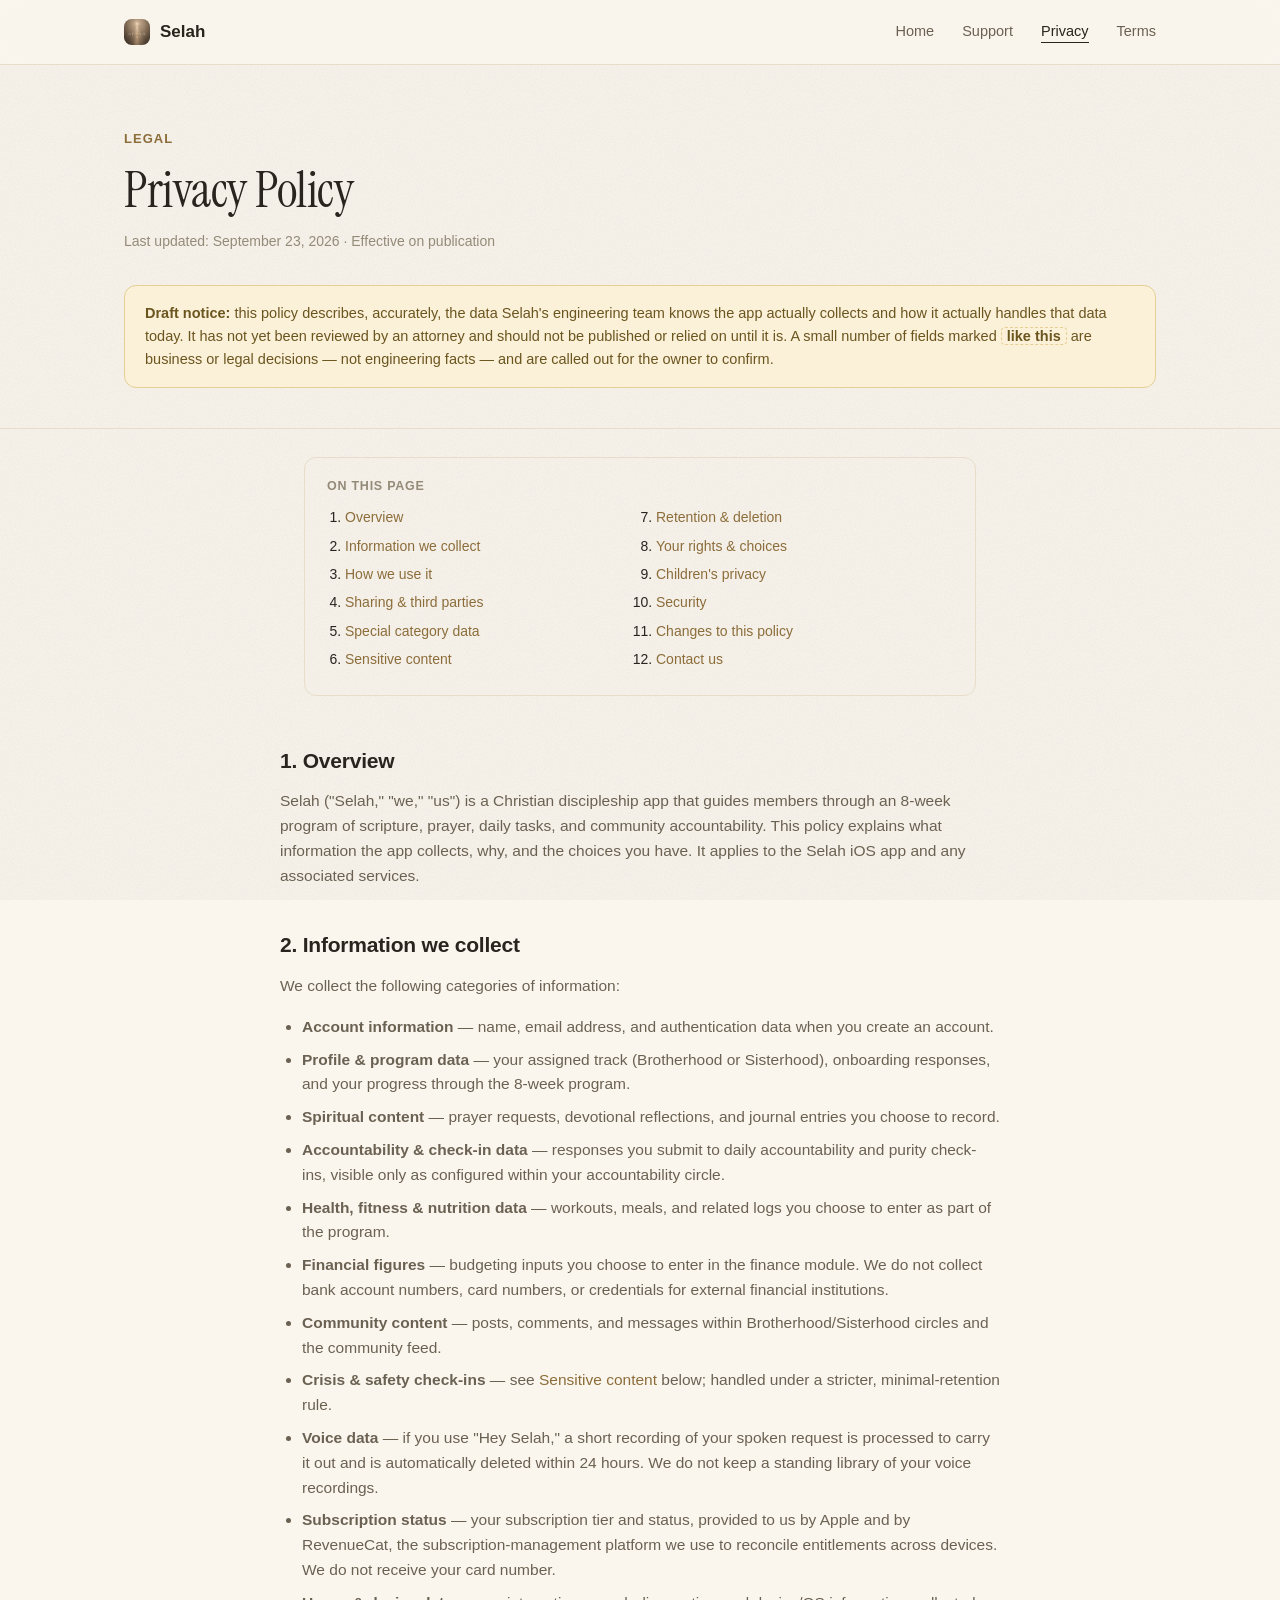
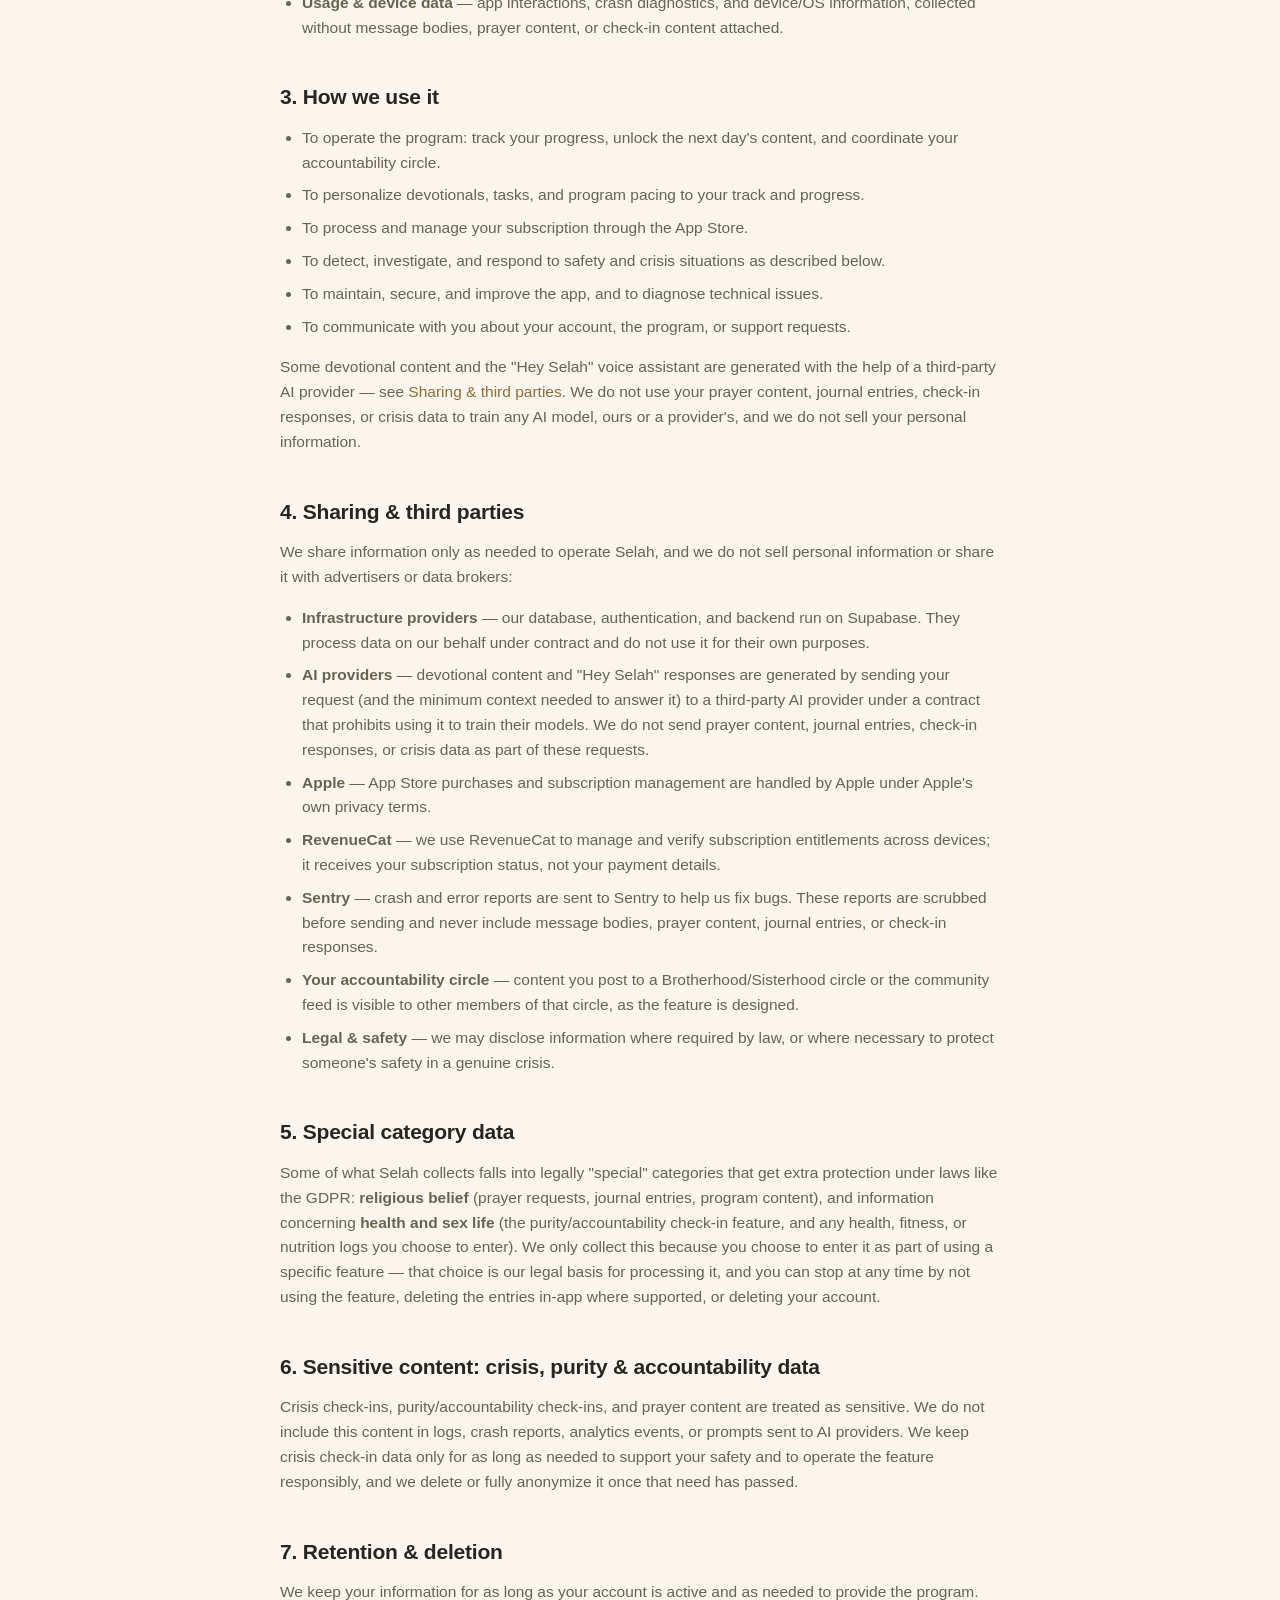
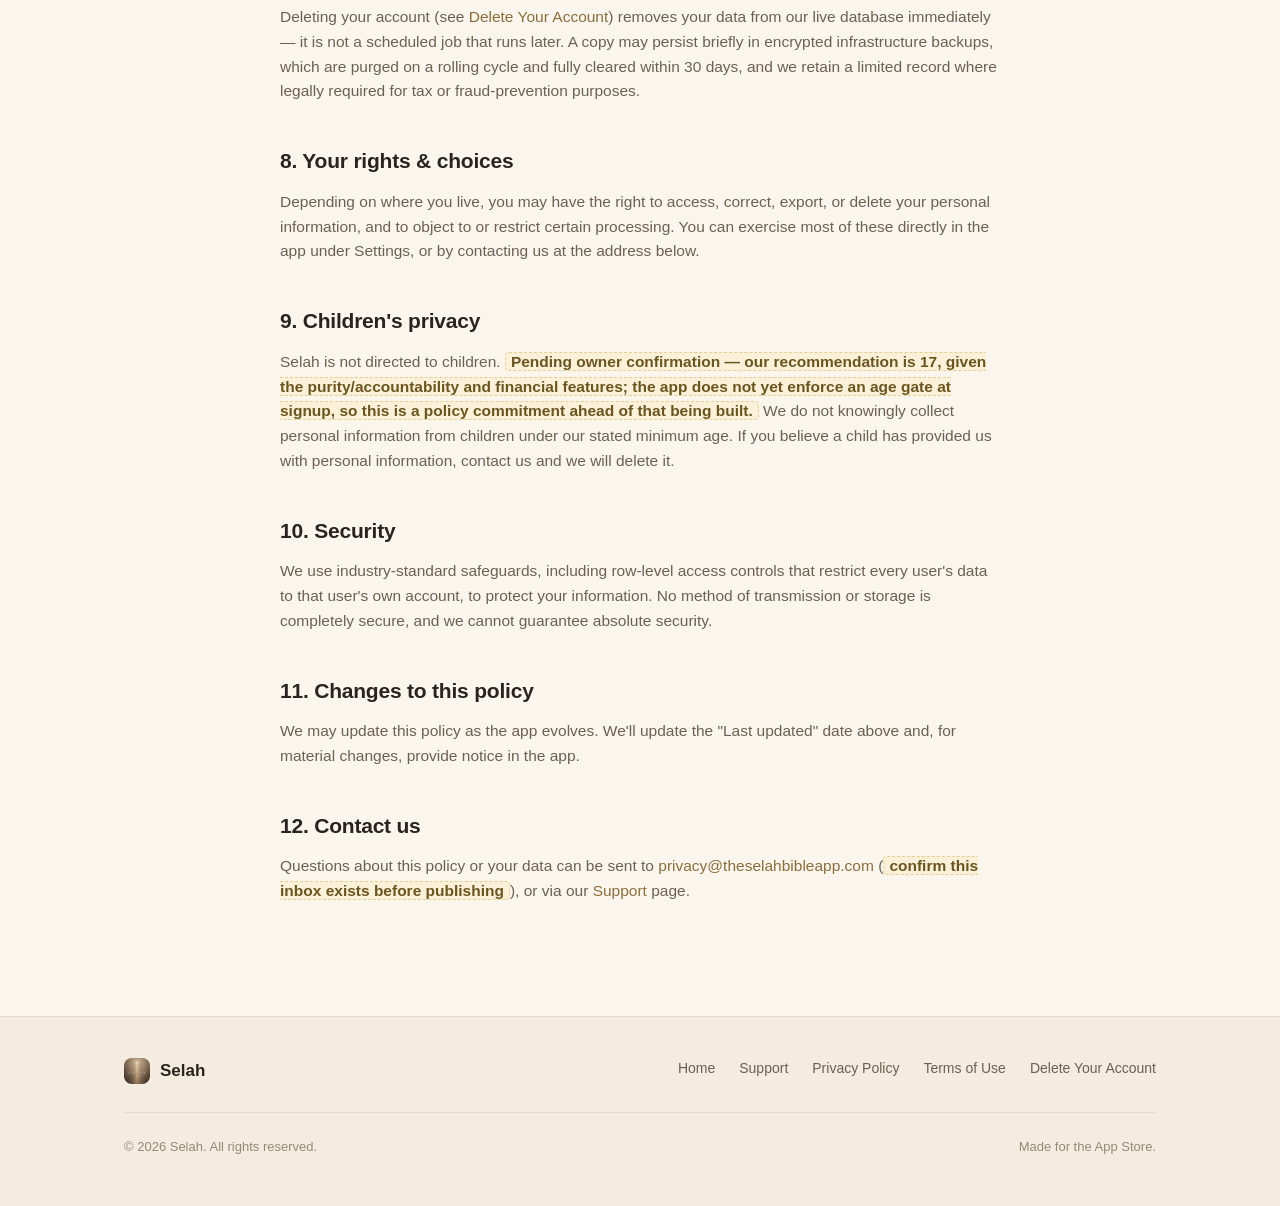
==== commit 3756c59f: "fix: switch live domain from placeholder selah.app to theselahbibleapp.com DNS confirms theselahbibl" ====
--- a/privacy.html
+++ b/privacy.html
@@ -188,7 +188,7 @@
       <h2 id="contact">12. Contact us</h2>
       <p>
         Questions about this policy or your data can be sent to
-        <a href="mailto:privacy@selah.app">privacy@selah.app</a>
+        <a href="mailto:privacy@theselahbibleapp.com">privacy@theselahbibleapp.com</a>
         (<span class="tbd">confirm this inbox exists before publishing</span>), or via our
         <a href="support.html">Support</a> page.
       </p>
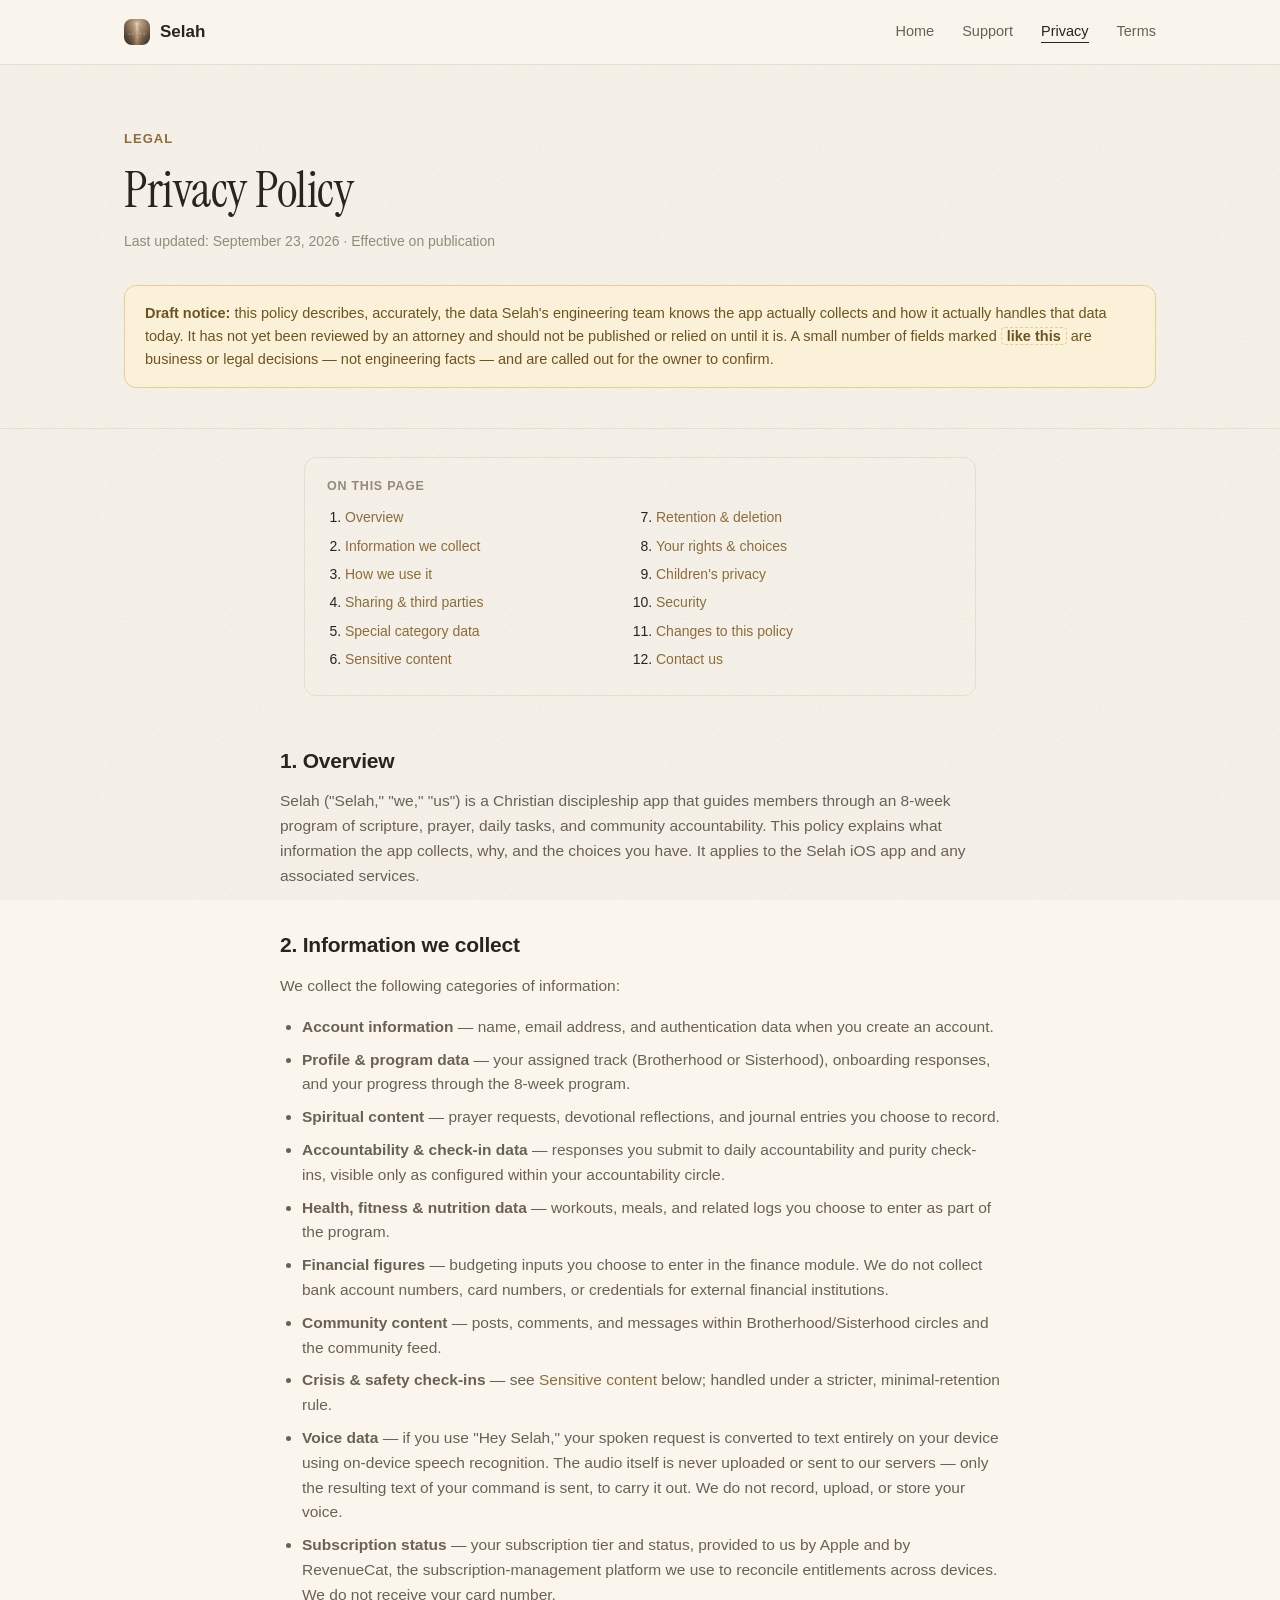
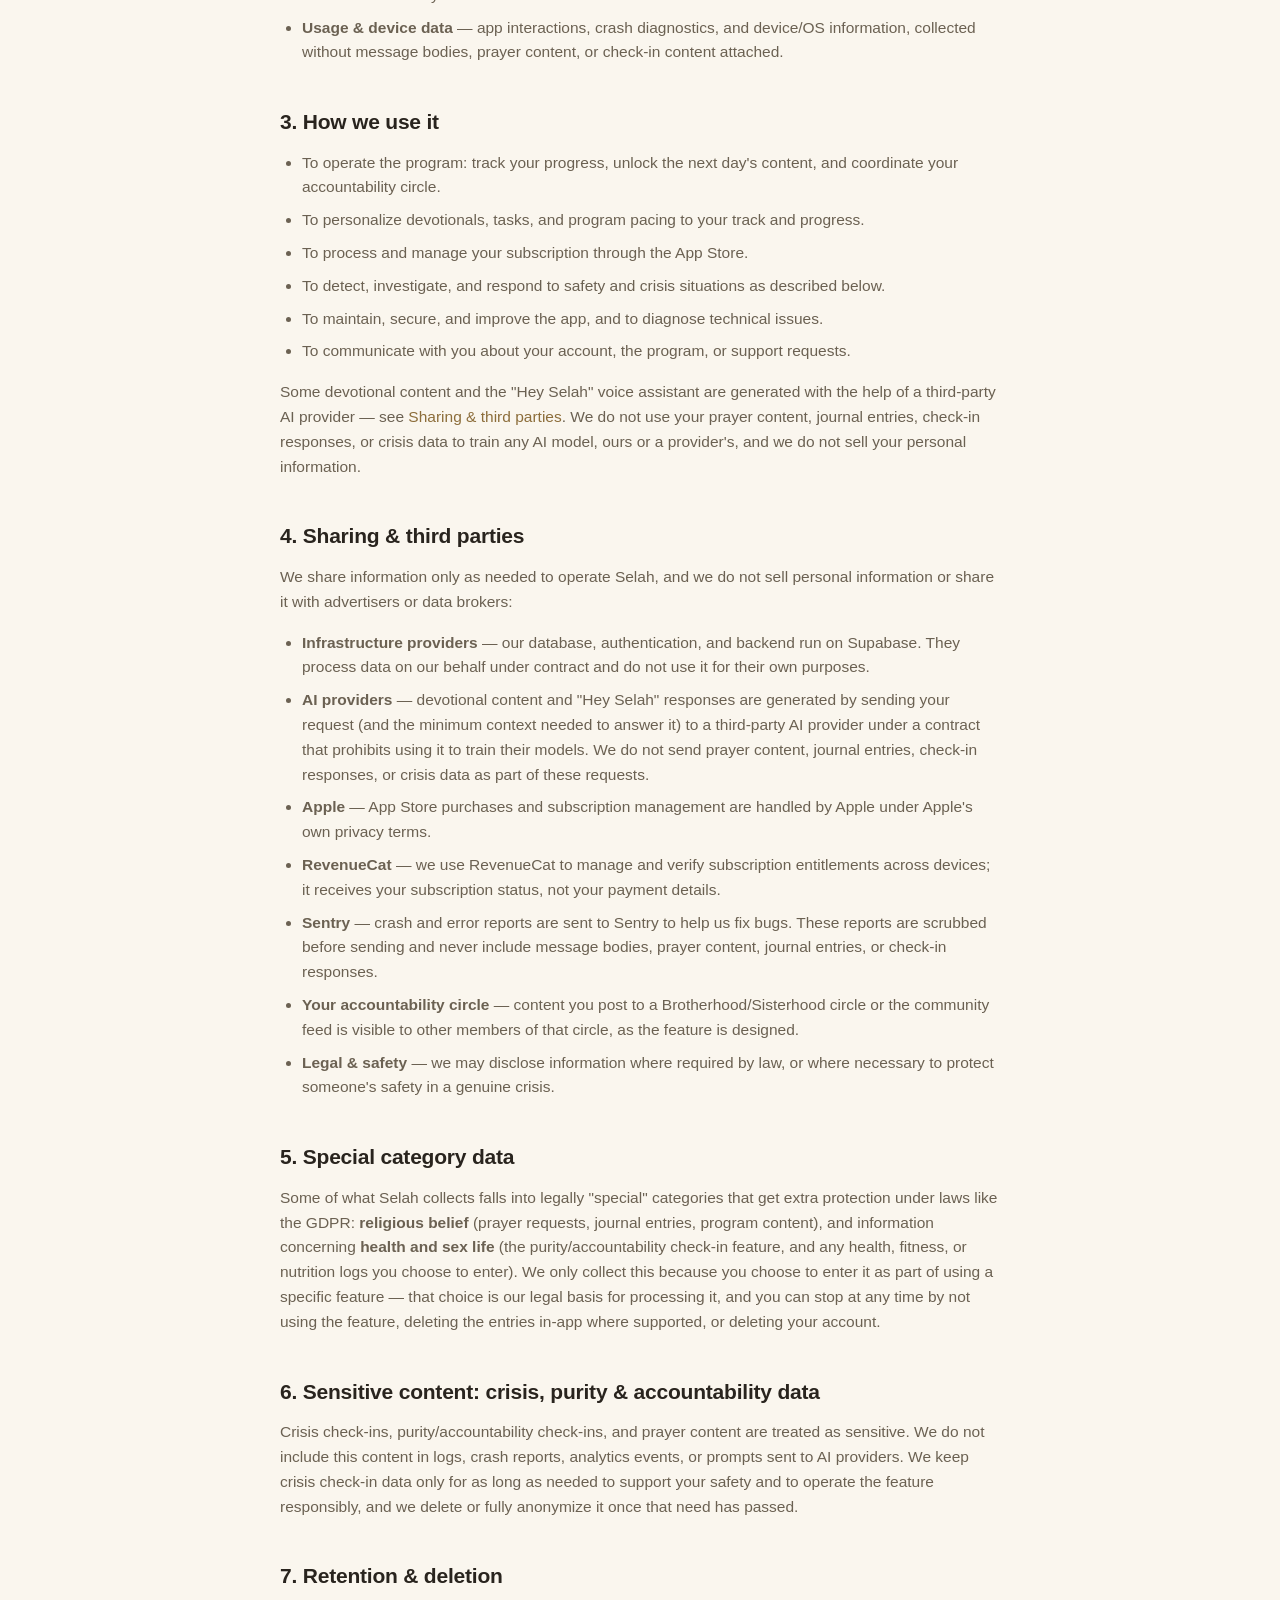
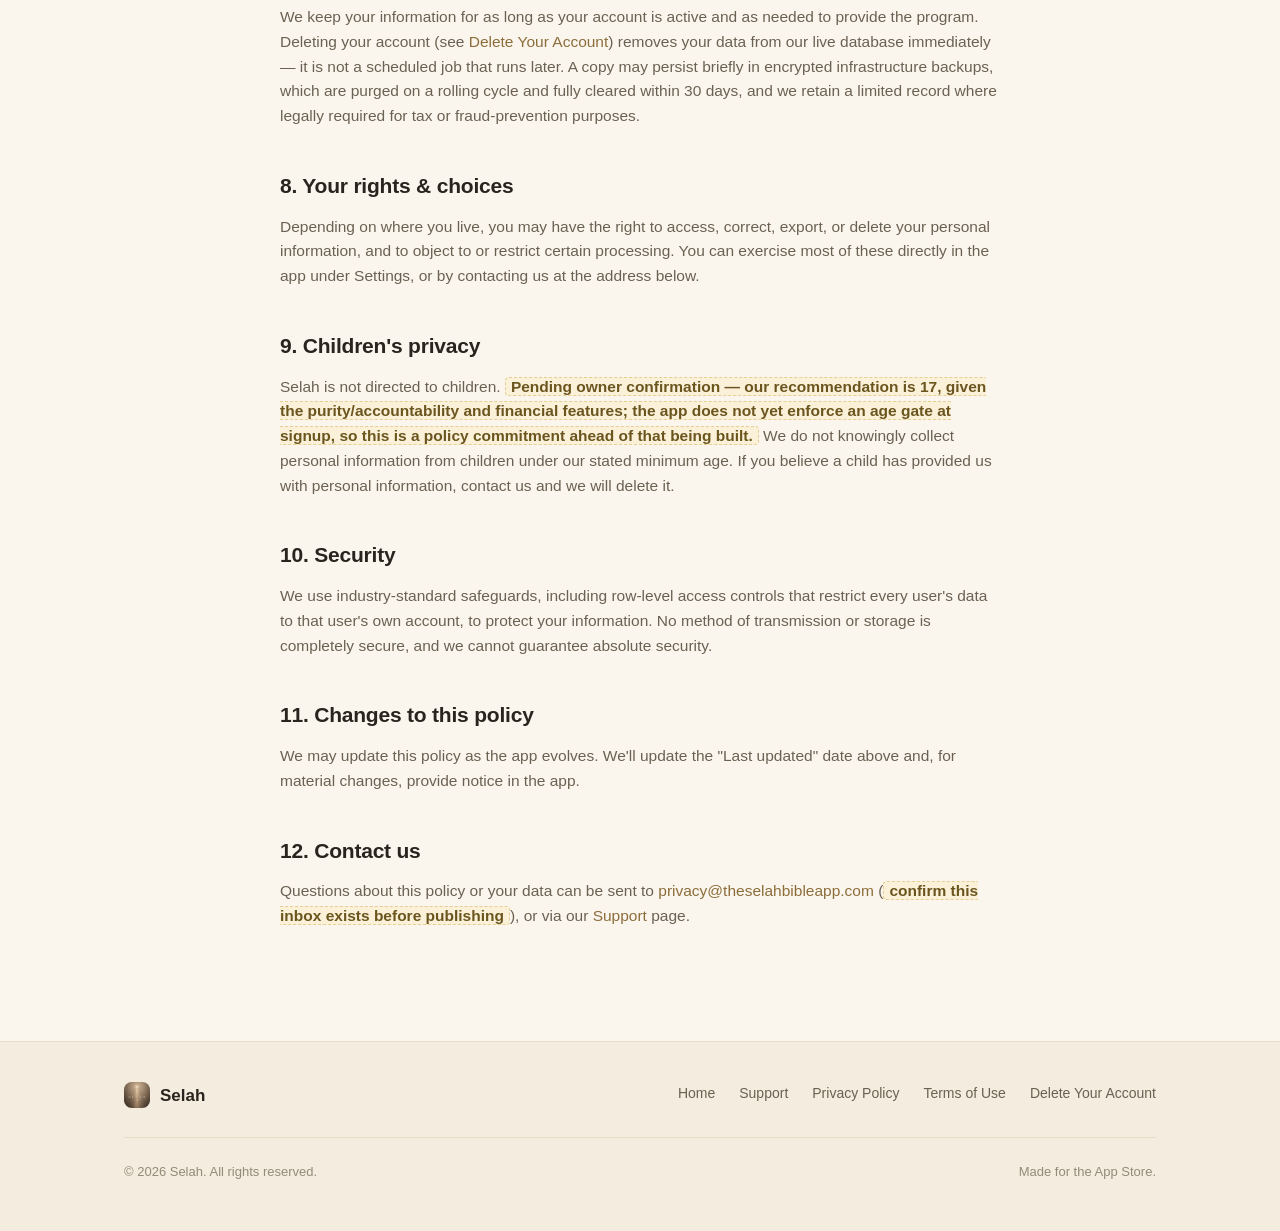
==== commit aea8f22a: "fix: correct the voice-data claim in the privacy policy The previous line ("a short recording... del" ====
--- a/privacy.html
+++ b/privacy.html
@@ -90,7 +90,7 @@
         <li><strong>Financial figures</strong> — budgeting inputs you choose to enter in the finance module. We do not collect bank account numbers, card numbers, or credentials for external financial institutions.</li>
         <li><strong>Community content</strong> — posts, comments, and messages within Brotherhood/Sisterhood circles and the community feed.</li>
         <li><strong>Crisis &amp; safety check-ins</strong> — see <a href="#sensitive">Sensitive content</a> below; handled under a stricter, minimal-retention rule.</li>
-        <li><strong>Voice data</strong> — if you use "Hey Selah," a short recording of your spoken request is processed to carry it out and is automatically deleted within 24 hours. We do not keep a standing library of your voice recordings.</li>
+        <li><strong>Voice data</strong> — if you use "Hey Selah," your spoken request is converted to text entirely on your device using on-device speech recognition. The audio itself is never uploaded or sent to our servers — only the resulting text of your command is sent, to carry it out. We do not record, upload, or store your voice.</li>
         <li><strong>Subscription status</strong> — your subscription tier and status, provided to us by Apple and by RevenueCat, the subscription-management platform we use to reconcile entitlements across devices. We do not receive your card number.</li>
         <li><strong>Usage &amp; device data</strong> — app interactions, crash diagnostics, and device/OS information, collected without message bodies, prayer content, or check-in content attached.</li>
       </ul>
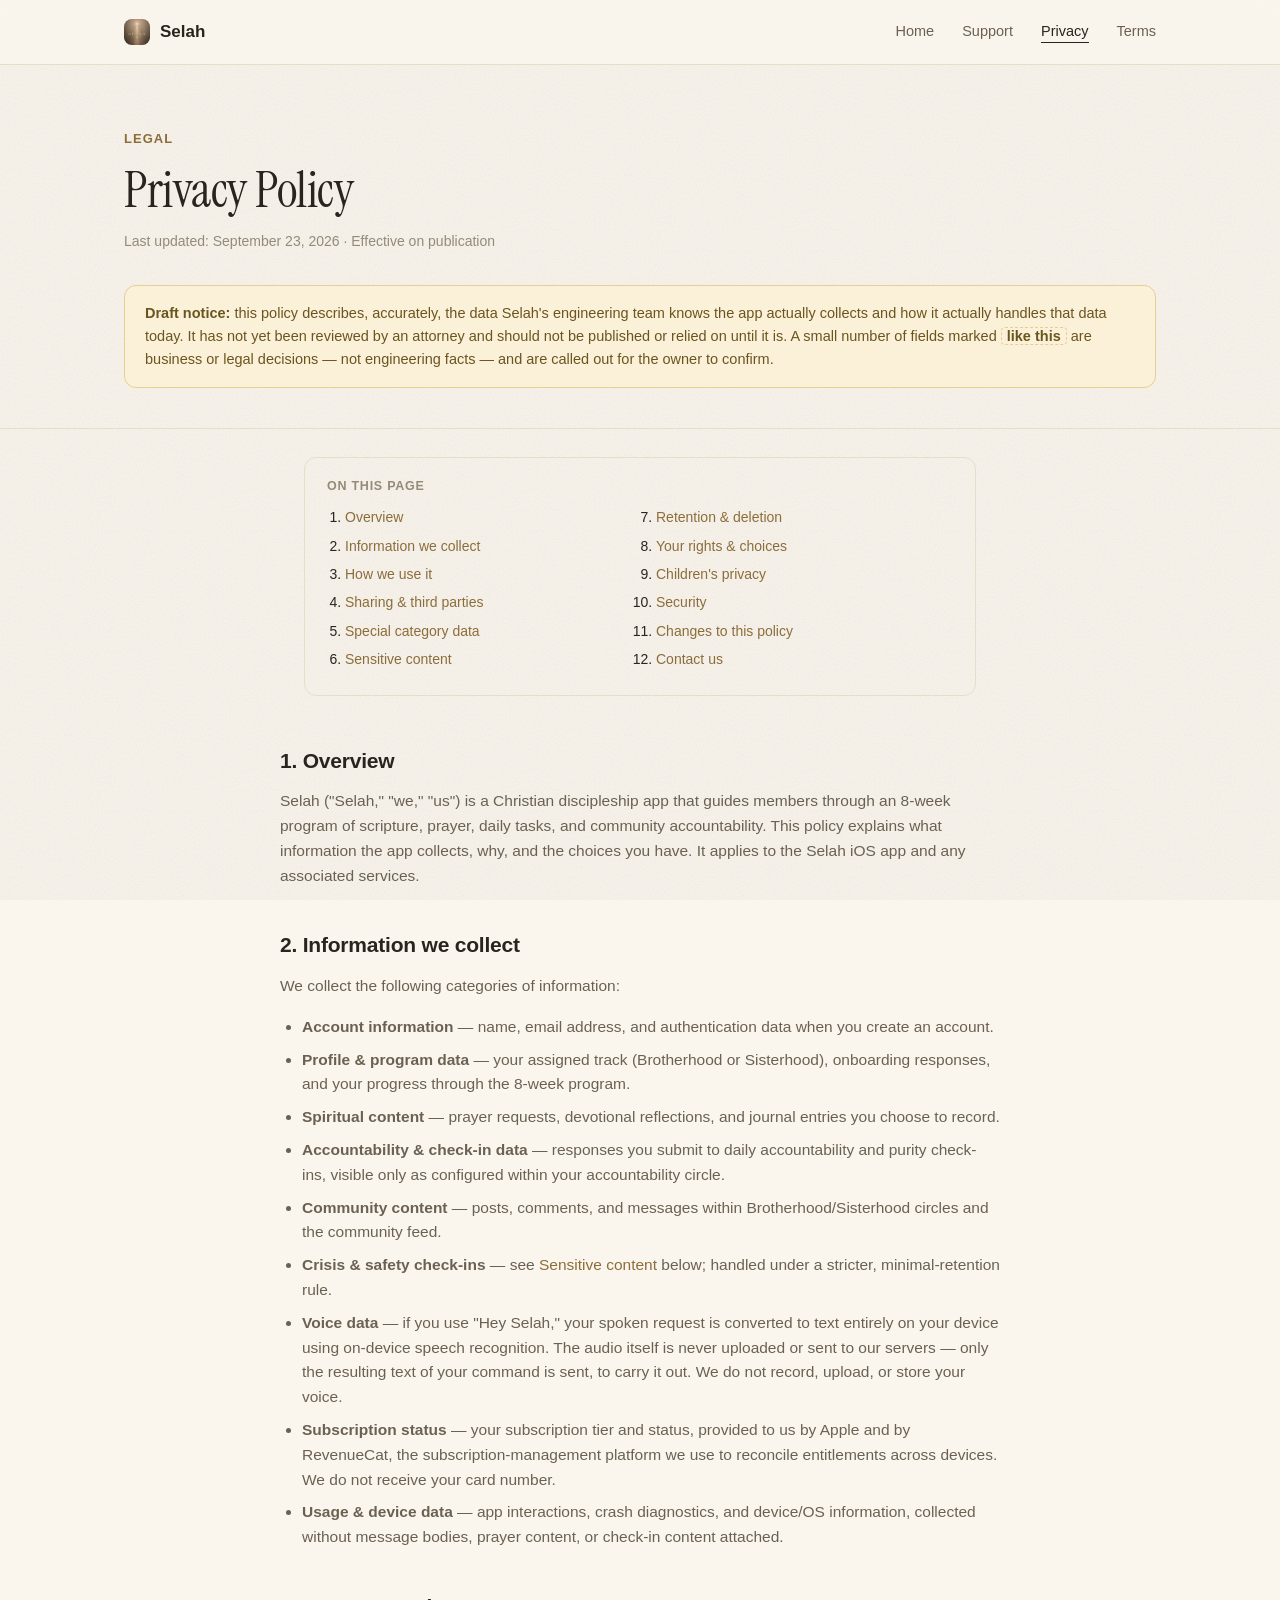
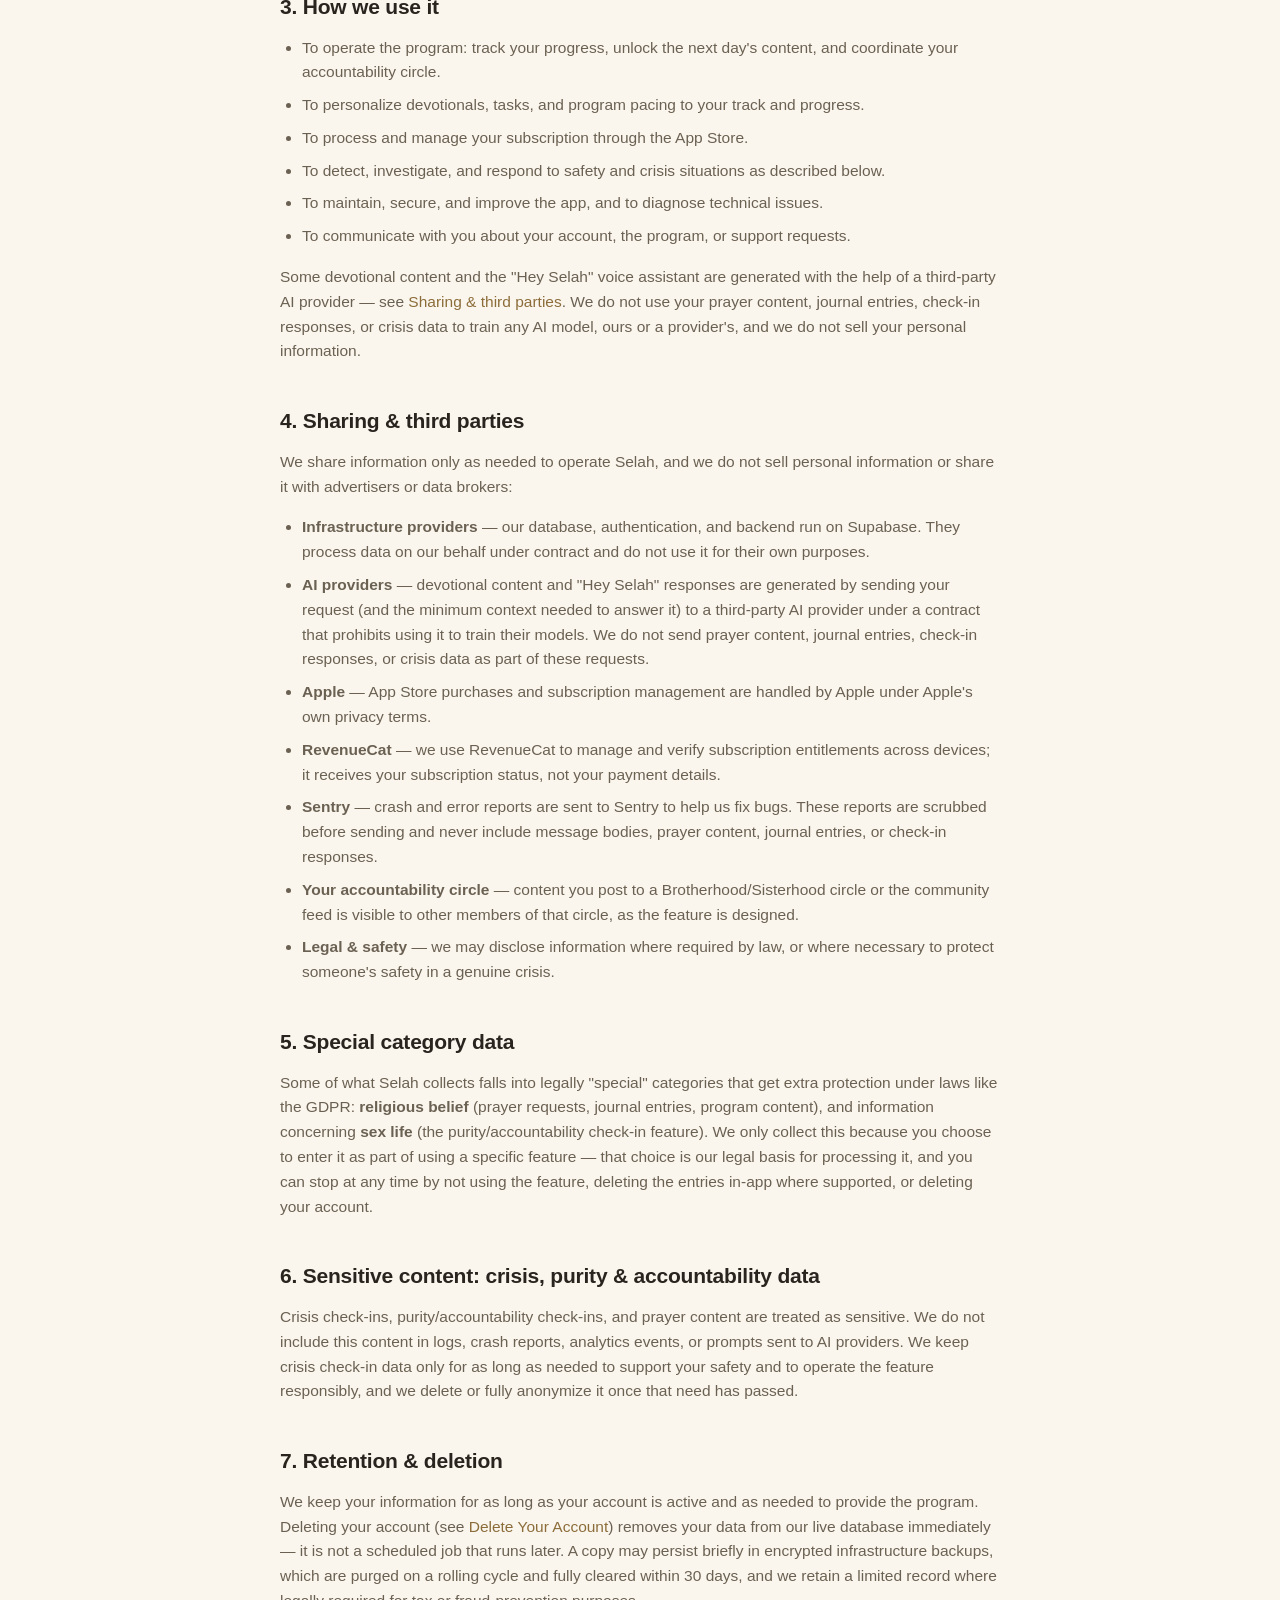
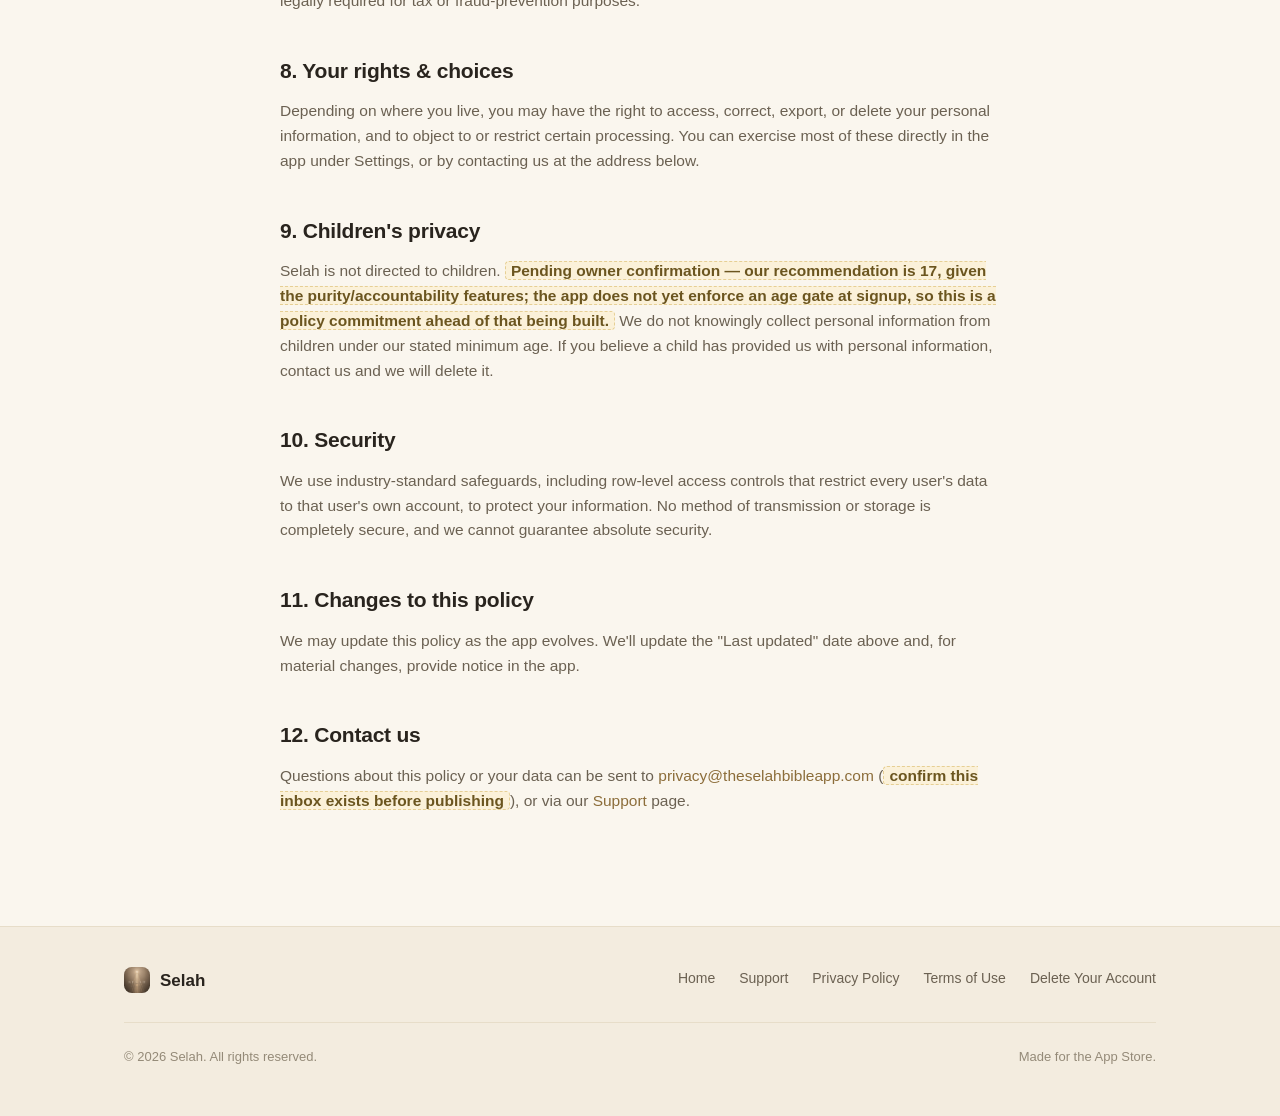
==== commit b2ef2b49: "docs: remove stale fitness/nutrition/financial references Those features were removed from the app e" ====
--- a/privacy.html
+++ b/privacy.html
@@ -86,8 +86,6 @@
         <li><strong>Profile &amp; program data</strong> — your assigned track (Brotherhood or Sisterhood), onboarding responses, and your progress through the 8-week program.</li>
         <li><strong>Spiritual content</strong> — prayer requests, devotional reflections, and journal entries you choose to record.</li>
         <li><strong>Accountability &amp; check-in data</strong> — responses you submit to daily accountability and purity check-ins, visible only as configured within your accountability circle.</li>
-        <li><strong>Health, fitness &amp; nutrition data</strong> — workouts, meals, and related logs you choose to enter as part of the program.</li>
-        <li><strong>Financial figures</strong> — budgeting inputs you choose to enter in the finance module. We do not collect bank account numbers, card numbers, or credentials for external financial institutions.</li>
         <li><strong>Community content</strong> — posts, comments, and messages within Brotherhood/Sisterhood circles and the community feed.</li>
         <li><strong>Crisis &amp; safety check-ins</strong> — see <a href="#sensitive">Sensitive content</a> below; handled under a stricter, minimal-retention rule.</li>
         <li><strong>Voice data</strong> — if you use "Hey Selah," your spoken request is converted to text entirely on your device using on-device speech recognition. The audio itself is never uploaded or sent to our servers — only the resulting text of your command is sent, to carry it out. We do not record, upload, or store your voice.</li>
@@ -128,9 +126,8 @@
         Some of what Selah collects falls into legally "special" categories that get extra
         protection under laws like the GDPR: <strong>religious belief</strong> (prayer
         requests, journal entries, program content), and information concerning
-        <strong>health and sex life</strong> (the purity/accountability check-in feature, and
-        any health, fitness, or nutrition logs you choose to enter). We only collect this
-        because you choose to enter it as part of using a specific feature — that choice is
+        <strong>sex life</strong> (the purity/accountability check-in feature). We only collect
+        this because you choose to enter it as part of using a specific feature — that choice is
         our legal basis for processing it, and you can stop at any time by not using the
         feature, deleting the entries in-app where supported, or deleting your account.
       </p>
@@ -164,7 +161,7 @@
       <h2 id="children">9. Children's privacy</h2>
       <p>
         Selah is not directed to children. <span class="tbd">Pending owner confirmation — our
-        recommendation is 17, given the purity/accountability and financial features; the app
+        recommendation is 17, given the purity/accountability features; the app
         does not yet enforce an age gate at signup, so this is a policy commitment ahead of
         that being built.</span> We do not knowingly collect personal information from
         children under our stated minimum age. If you believe a child has provided us with
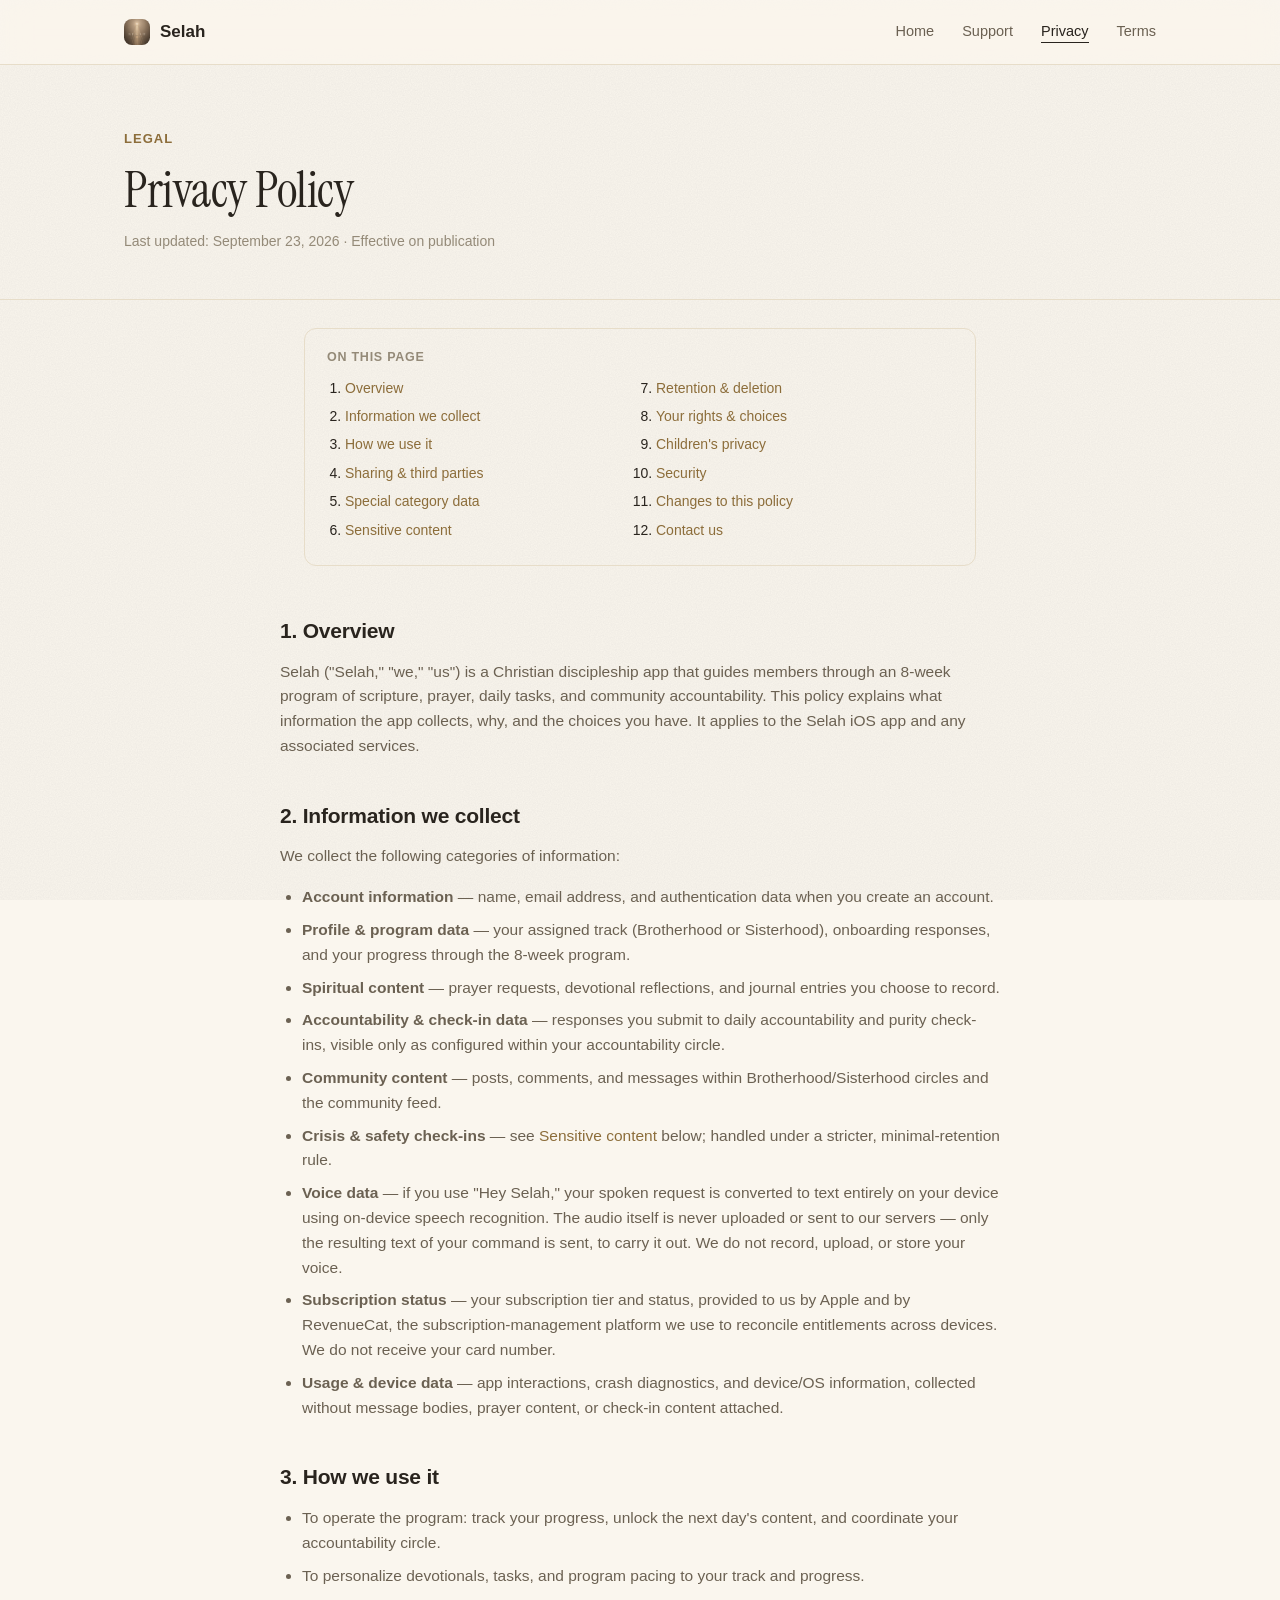
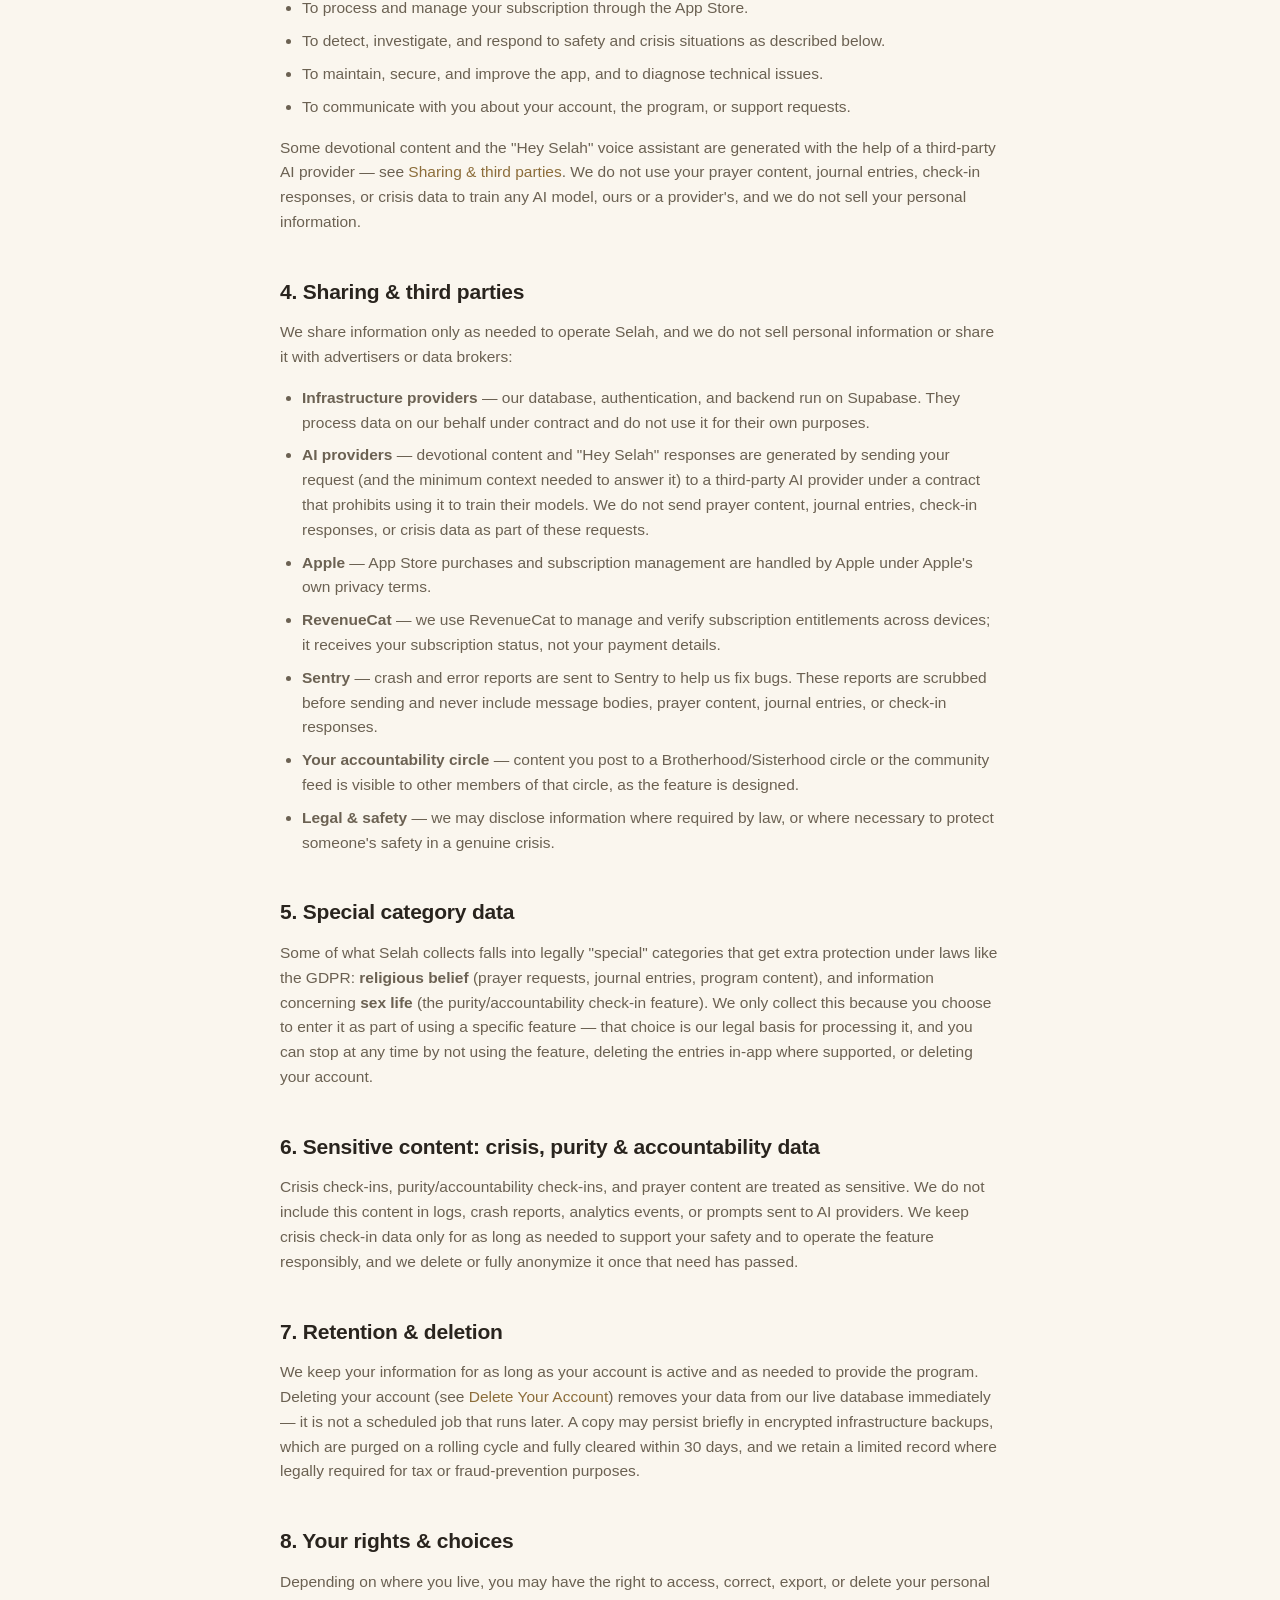
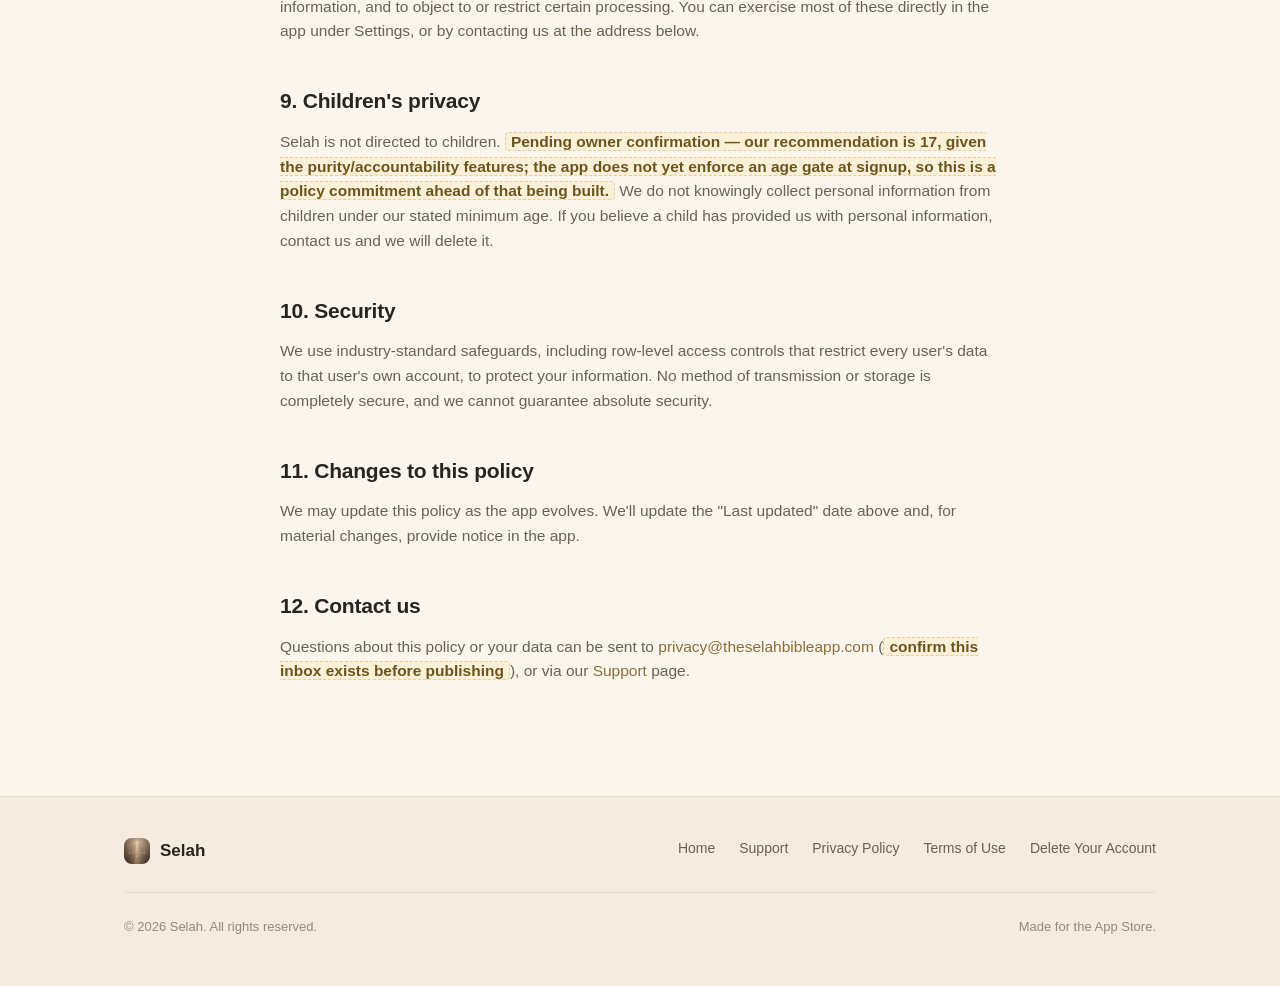
==== commit f9e33027: "docs: remove attorney-review draft notices from legal pages Co-Authored-By: Claude Sonnet 5 <noreply" ====
--- a/privacy.html
+++ b/privacy.html
@@ -35,14 +35,6 @@
       <span class="kicker">Legal</span>
       <h1>Privacy Policy</h1>
       <p class="updated">Last updated: September 23, 2026 · Effective on publication</p>
-      <div class="doc-notice">
-        <strong>Draft notice:</strong> this policy describes, accurately, the data Selah's
-        engineering team knows the app actually collects and how it actually handles that
-        data today. It has not yet been reviewed by an attorney and should not be published
-        or relied on until it is. A small number of fields marked
-        <span class="tbd">like this</span> are business or legal decisions — not engineering
-        facts — and are called out for the owner to confirm.
-      </div>
     </div>
   </header>
 
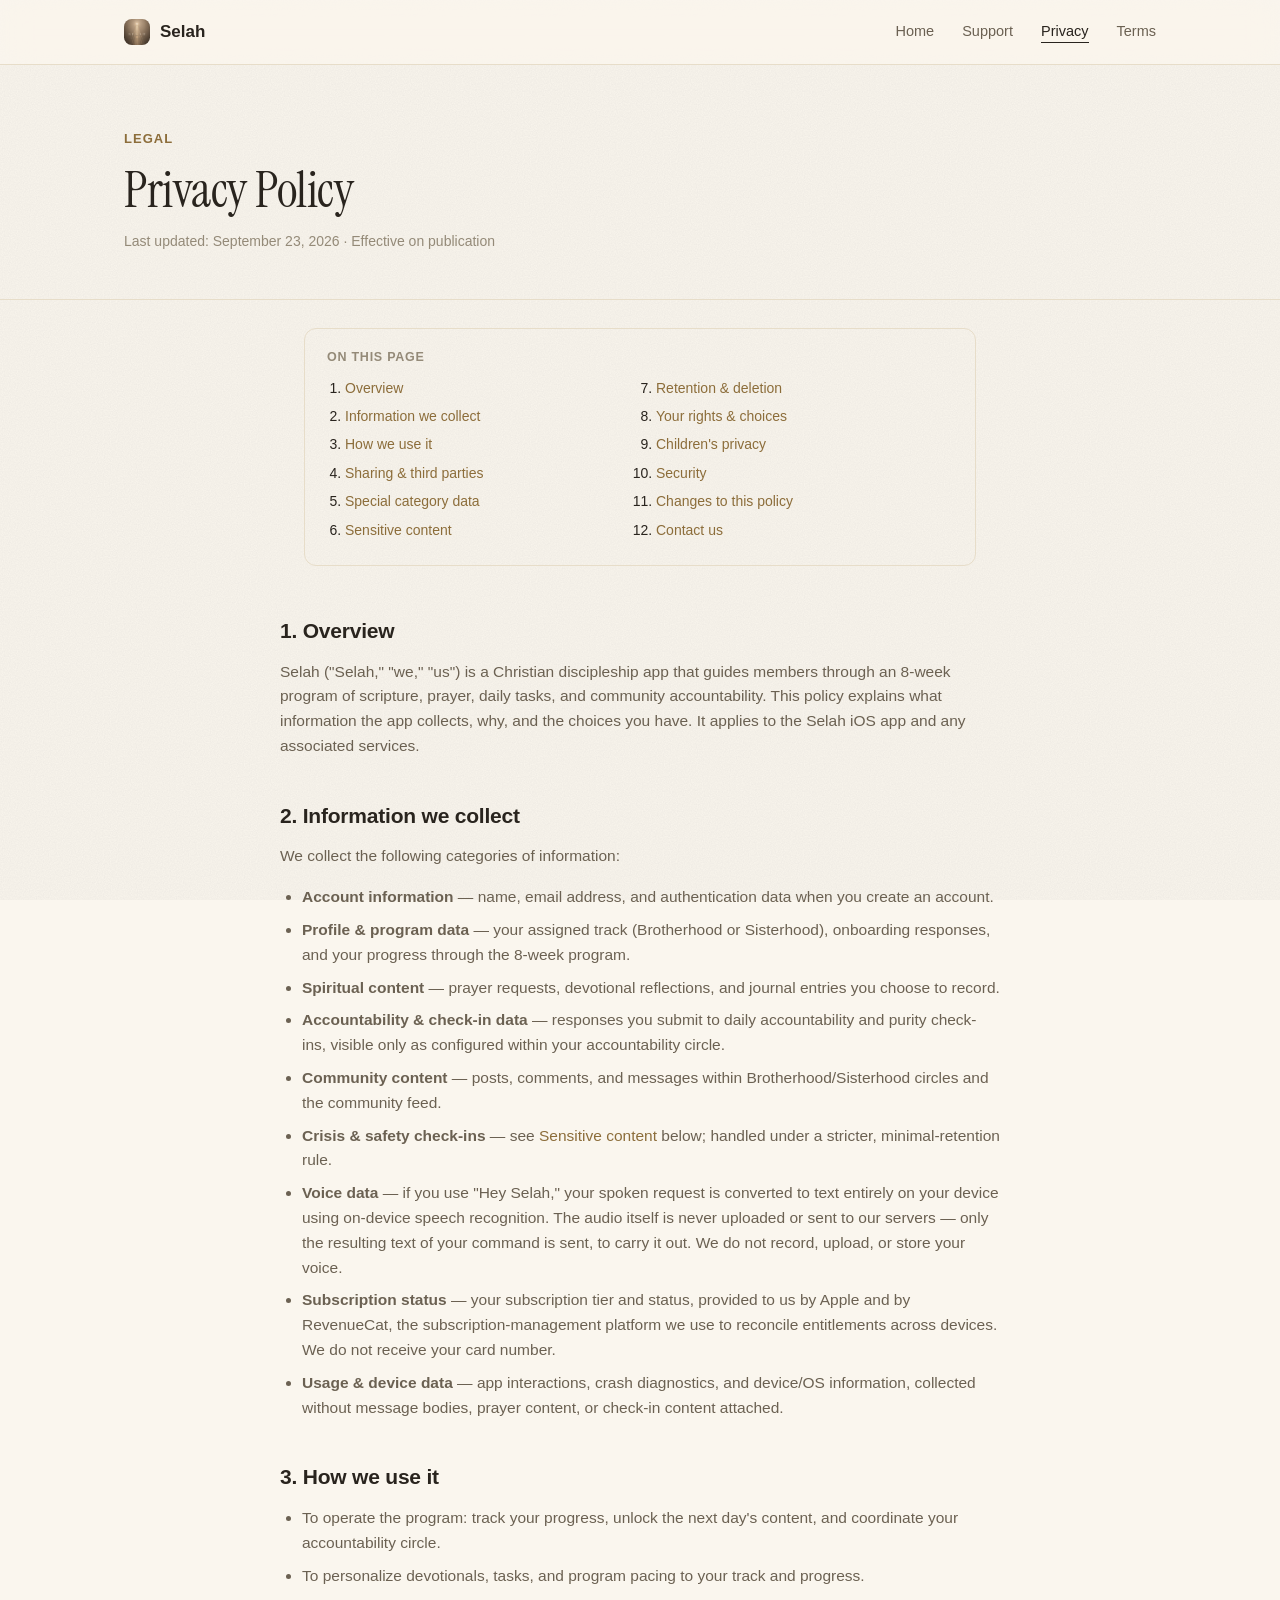
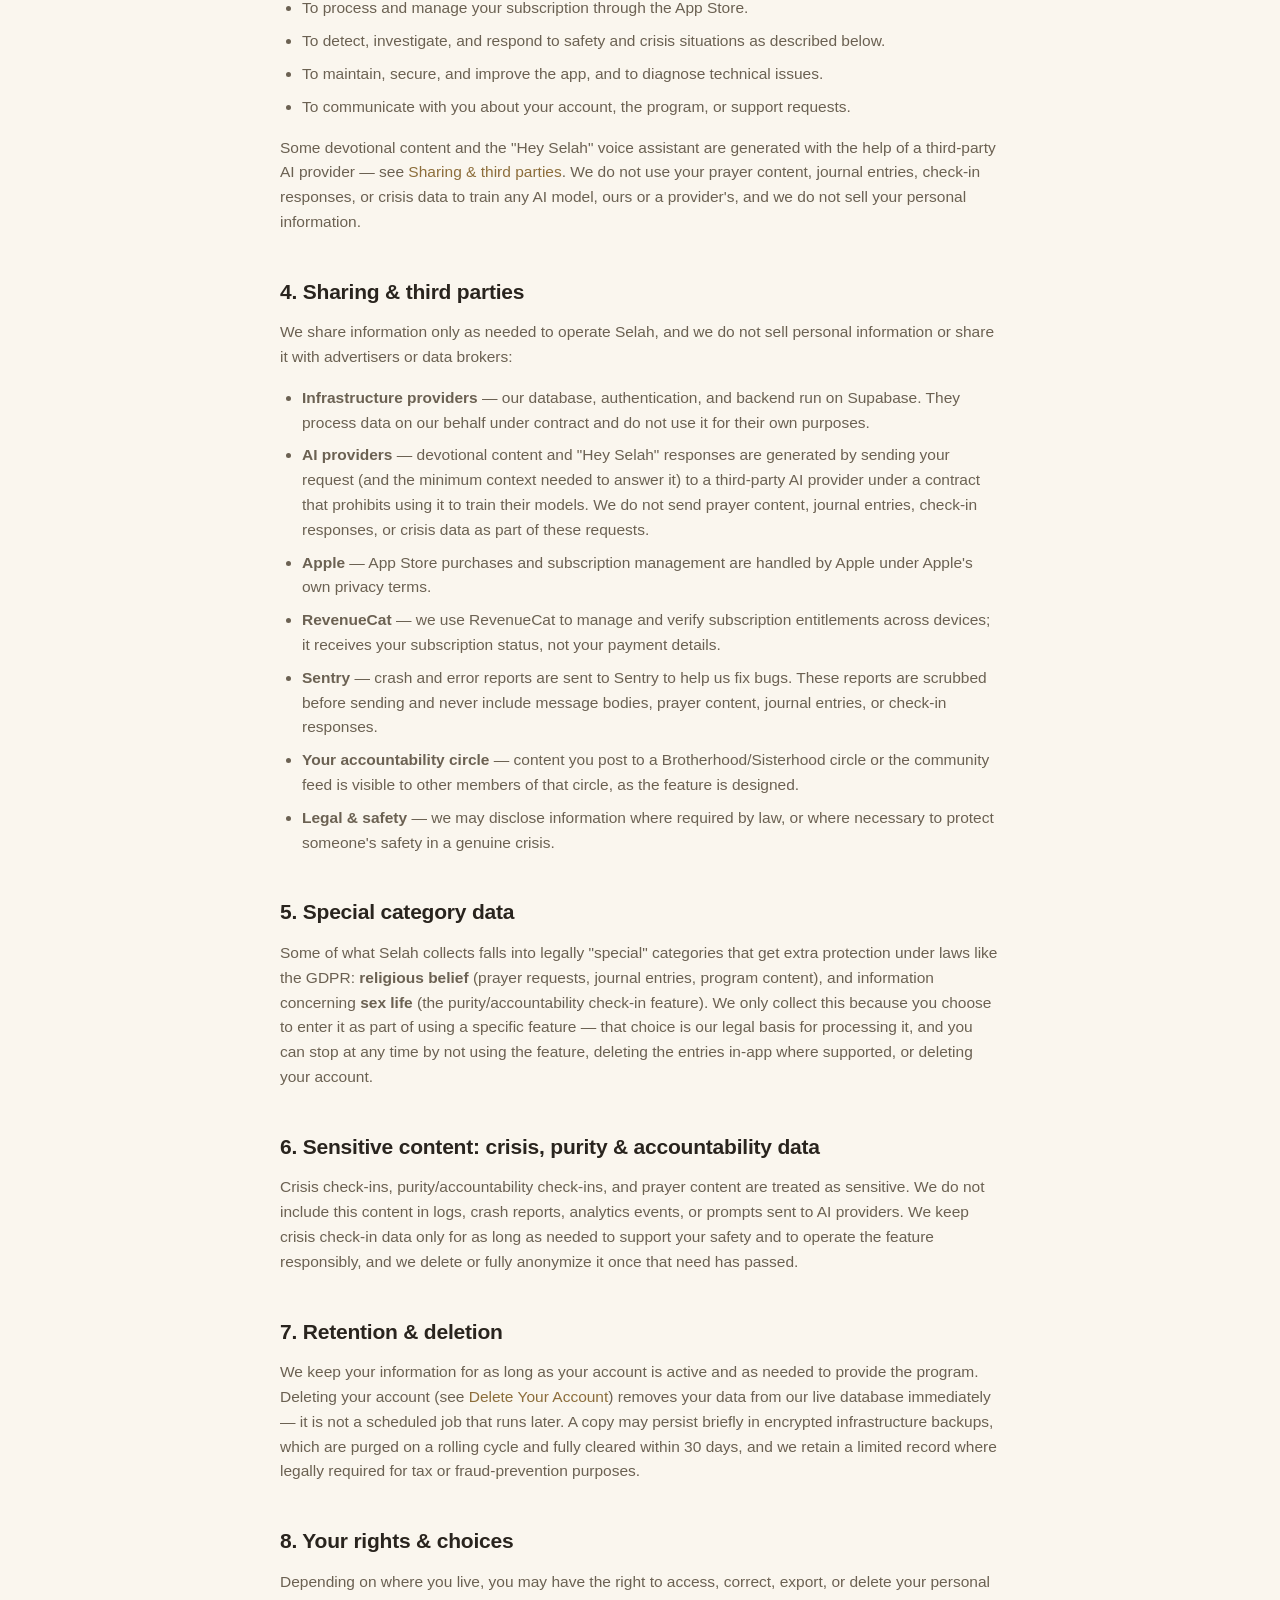
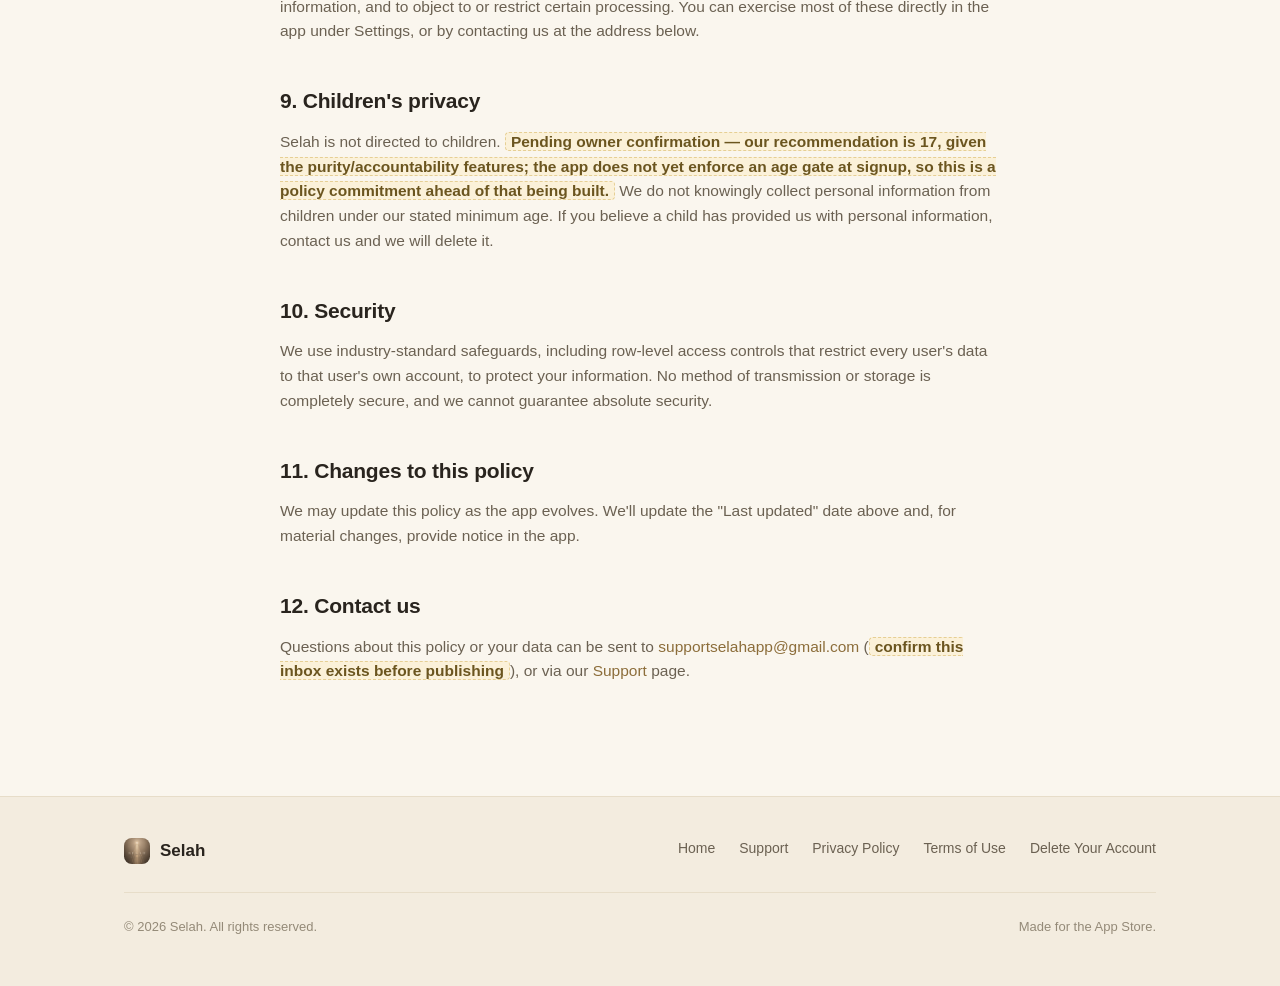
==== commit 99bf369d: "fix: consolidate support/privacy contact to one address Replaces the separate support@theselahbiblea" ====
--- a/privacy.html
+++ b/privacy.html
@@ -177,7 +177,7 @@
       <h2 id="contact">12. Contact us</h2>
       <p>
         Questions about this policy or your data can be sent to
-        <a href="mailto:privacy@theselahbibleapp.com">privacy@theselahbibleapp.com</a>
+        <a href="mailto:supportselahapp@gmail.com">supportselahapp@gmail.com</a>
         (<span class="tbd">confirm this inbox exists before publishing</span>), or via our
         <a href="support.html">Support</a> page.
       </p>
